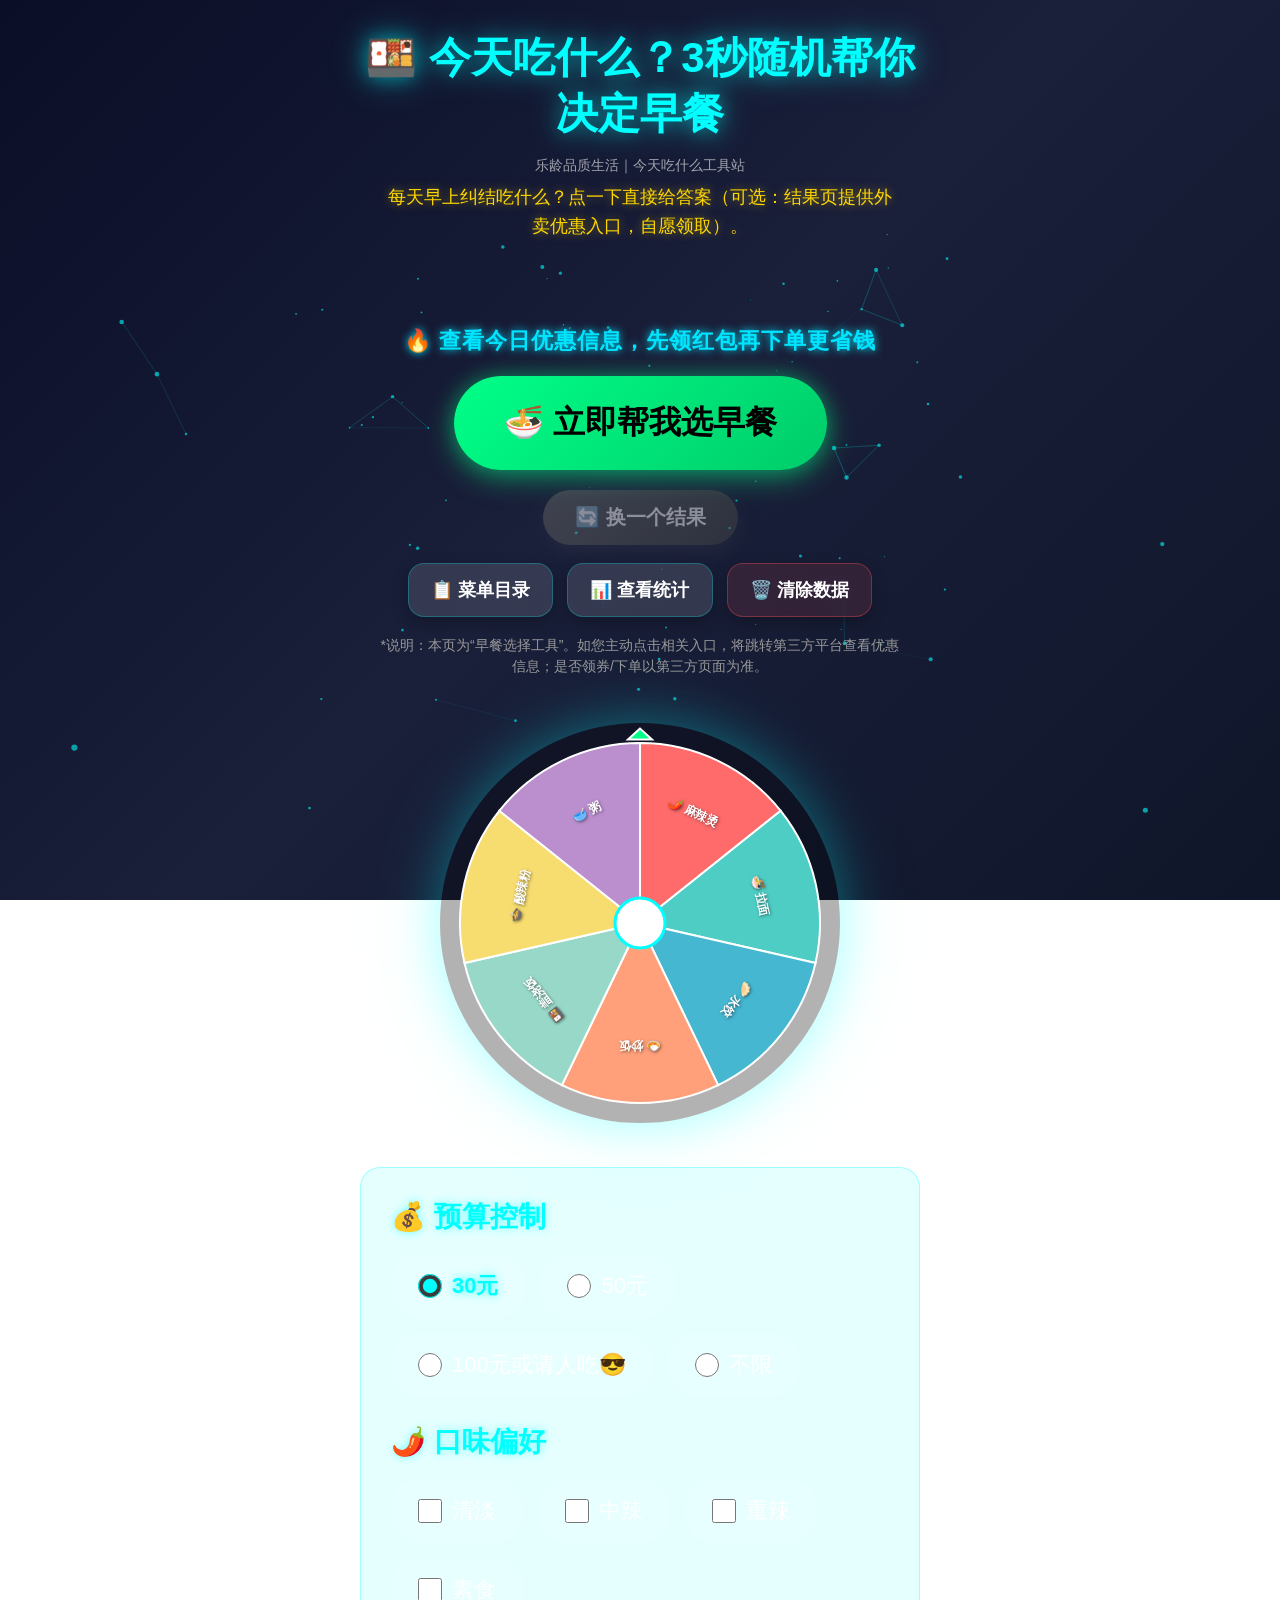
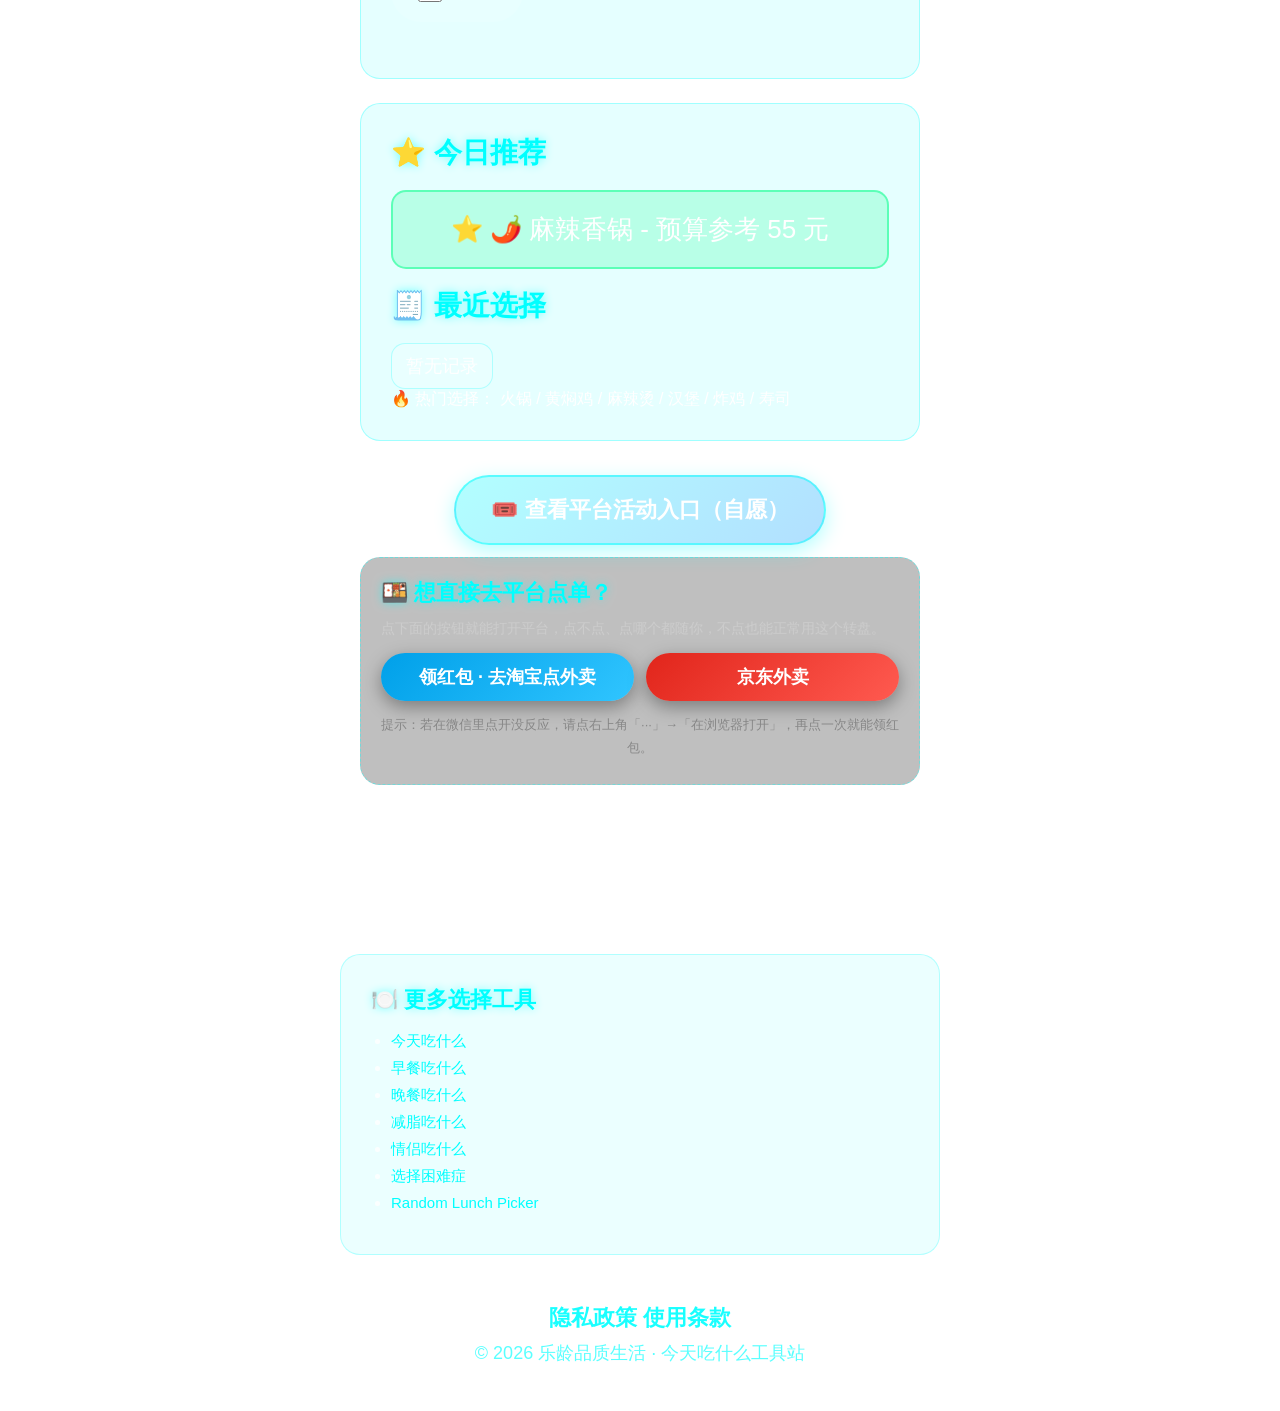
==== breakfast.html @ ee2b62c6 "adsense: 补站点所有权验证 meta" ====
<!DOCTYPE html>
<html lang="zh-CN">
<head>
    <script async src="https://pagead2.googlesyndication.com/pagead/js/adsbygoogle.js?client=ca-pub-3112556758844974"
     crossorigin="anonymous"></script>

  <meta charset="UTF-8" />
    <meta name="google-adsense-account" content="ca-pub-3112556758844974">
  <meta name="viewport" content="width=device-width, initial-scale=1.0, maximum-scale=1.0, user-scalable=no" />
  <meta name="description" content="今天早餐吃什么总纠结？3秒随机帮你决定早餐。支持预算筛选、口味偏好、最近记录，还有外卖红包入口。不用再对着菜单发呆，点一下就有结果，赶时间也能快速吃上。" />
  <meta name="keywords" content="早餐转盘,今天吃什么,lunch picker,random lunch picker,food wheel,random food picker" />
  <title>今天吃什么？随机早餐转盘｜早餐选择工具</title>
  
  <link rel="icon" href="data:image/svg+xml,<svg xmlns='http://www.w3.org/2000/svg' viewBox='0 0 100 100'><text y='.9em' font-size='90'>🍜</text></svg>" />
  
  <meta property="og:image" content="https://lunch.anrjai.com/og-cover.png" />
  <meta name="twitter:card" content="summary_large_image" />
<meta name="twitter:title" content="今天吃什么？随机早餐转盘" />
<meta name="twitter:description" content="3秒随机帮你决定早餐，支持预算筛选和口味偏好。" />
   
  <meta name="robots" content="index, follow" />
  <link rel="canonical" href="https://lunch.anrjai.com/breakfast.html">

  <meta property="og:title" content="今天吃什么？外卖红包转盘" />
  <meta property="og:description" content="今天早餐吃什么总纠结？3秒随机帮你决定早餐。支持预算筛选、口味偏好、最近记录，还有外卖红包入口。不用再对着菜单发呆，点一下就有结果，赶时间也能快速吃上。" />
  <meta property="og:type" content="website" />
    <meta property="og:site_name" content="今天吃什么工具站">
  <meta property="og:url" content="https://lunch.anrjai.com/breakfast.html" />
  <meta property="og:locale" content="zh_CN" />
  <meta property="og:locale:alternate" content="en_US" />

  <script type="application/ld+json">
  {
    "@context": "https://schema.org",
    "@type": "WebApplication",
    "name": "今天吃什么 - 外卖红包转盘",
    "description": "随机早餐转盘工具，帮你决定今天吃什么，同时领取外卖优惠红包",
    "url": "https://lunch.anrjai.com/",
    "applicationCategory": "LifestyleApplication",
    "inLanguage": "zh-CN"
  }
  </script>
  <link rel="stylesheet" href="style.css" />
</head>

<body>
  <canvas id="particleCanvas"></canvas>

  <div class="container">
    <header>
      <h1 class="title">🍱 今天吃什么？3秒随机帮你决定早餐</h1>
      <p class="brand-text">
        乐龄品质生活｜今天吃什么工具站
        </p>
      <p class="subtitle">
        每天早上纠结吃什么？点一下直接给答案（可选：结果页提供外卖优惠入口，自愿领取）。
      </p>
    </header>

    <p id="locationHint" class="location-hint" aria-live="polite"></p>

    <div class="button-area">
      <div class="today-tip">
        🔥 查看今日优惠信息，先领红包再下单更省钱
      </div> 
      <button id="spinBtn" class="btn-primary" type="button">🍜 立即帮我选早餐</button>
      <button id="againBtn" class="btn-secondary" type="button" disabled>🔄 换一个结果</button>
    </div>

    <div class="tool-area">
      <button id="menuBtn" class="btn-tool" type="button">📋 菜单目录</button>
      <button id="statsBtn" class="btn-tool" type="button">📊 查看统计</button>
      <button id="clearBtn" class="btn-tool btn-danger" type="button">🗑️ 清除数据</button>
    </div>

    <p class="tip-text">
      *说明：本页为“早餐选择工具”。如您主动点击相关入口，将跳转第三方平台查看优惠信息；是否领券/下单以第三方页面为准。
    </p>

    <div class="wheel-container">
      <canvas id="wheelCanvas" aria-label="早餐选择随机转盘" role="img"></canvas>
    </div>

    <section class="filter-section">
      <h2 class="section-title">💰 预算控制</h2>
      <div class="budget-controls">
        <label class="budget-option">
          <input type="radio" name="budget" value="30" checked />
          <span>30元</span>
        </label>
        <label class="budget-option">
          <input type="radio" name="budget" value="50" />
          <span>50元</span>
        </label>
        <label class="budget-option">
          <input type="radio" name="budget" value="100" />
          <span>100元或请人吃😎</span>
        </label>
        <label class="budget-option">
          <input type="radio" name="budget" value="999" />
          <span>不限</span>
        </label>
      </div>

      <h2 class="section-title">🌶️ 口味偏好</h2>
      <div class="taste-controls">
        <label class="taste-option">
          <input type="checkbox" name="taste" value="清淡" />
          <span>清淡</span>
        </label>
        <label class="taste-option">
          <input type="checkbox" name="taste" value="中辣" />
          <span>中辣</span>
        </label>
        <label class="taste-option">
          <input type="checkbox" name="taste" value="重辣" />
          <span>重辣</span>
        </label>
        <label class="taste-option">
          <input type="checkbox" name="taste" value="素食" />
          <span>素食</span>
        </label>
      </div>
    </section>

    <section class="recommend-section">
      <h2 class="section-title">⭐ 今日推荐</h2>
      <div id="todayRecommend" class="recommend-item">加载中...</div>

      <h2 class="section-title">🧾 最近选择</h2>
      <div id="recentChips" class="recent-chips"></div>
      
      <div class="hot-keywords">
        🔥 热门选择：
        <span class="keyword-tag">火锅</span> / 
        <span class="keyword-tag">黄焖鸡</span> / 
        <span class="keyword-tag">麻辣烫</span> / 
        <span class="keyword-tag">汉堡</span> / 
        <span class="keyword-tag">炸鸡</span> / 
        <span class="keyword-tag">寿司</span>
      </div>
    </section>

    <div class="menu-catalog-section">
      <a id="catalogBtn" class="btn-catalog" href="javascript:void(0);" rel="noopener noreferrer">
        🎟️ 查看平台活动入口（自愿）
      </a>
    </div>

    <div class="platform-section"style="display:none;">
      <h2 class="section-title platform-title">🍱 想直接去平台点单？</h2>
      <p class="platform-tip">
        点下面的按钮就能打开平台，点不点、点哪个都随你，不点也能正常用这个转盘。
      </p>
      <div class="platform-buttons">
        <button id="elemeBtn" class="btn-platform btn-eleme" type="button">
          领红包 · 去淘宝点外卖
        </button>
        <button id="jingdongBtn" class="btn-platform btn-jingdong" type="button">
          京东外卖
        </button>
      </div>
    </div>
  </div>

  <div id="resultModal" class="modal" aria-hidden="true">
    <div class="modal-content" role="dialog" aria-modal="true">
      <div class="modal-icon" id="modalIcon">🎉</div>
      <h2 class="modal-title" id="modalTitle">恭喜你！</h2>
      <p class="modal-text" id="modalText">今天吃火锅！</p>

      <div class="modal-buttons">
        <button id="modalActionBtn" class="btn-share" type="button">🎟️ 领取外卖红包</button>
        <button id="modalAgainBtn" class="btn-close" type="button">🔄 换一个结果</button>
      </div>

      <!-- 外卖红包二维码 -->
      <div id="qrBlock" style="display:none; margin-top:16px; padding-top:14px; border-top:1px solid #eee; text-align:center;">
        <p style="margin:0 0 10px; font-size:15px; color:#333; font-weight:bold;">🧧 领外卖红包</p>
        <img src="qr-hongbao.png" alt="外卖红包二维码" style="width:168px; height:168px; border-radius:12px; background:#fff; padding:8px; box-shadow:0 2px 10px rgba(0,0,0,0.08);">
        <p style="margin:12px 0 0; font-size:14px; color:#555; line-height:1.9;">📱 手机上：点上面按钮直接领<br>💻 电脑上：用手机淘宝扫码<br><span style="color:#999; font-size:12px;">红包活动由淘宝平台提供</span></p>
      </div>

    </div>
  </div>

  <h2>早餐吃什么比较好？</h2>

<p>
早餐是一天的重要开始。很多上班族和学生每天早上都会遇到不知道吃什么的问题。常见早餐包括包子、豆浆、鸡蛋、三明治、燕麦、牛奶和水果等。
</p>

<p>
使用随机早餐选择工具，可以快速获得早餐灵感，减少纠结时间。对于赶时间的人来说，提前决定早餐内容能够提高效率。
</p>

<p>
合理的早餐搭配有助于补充能量，提高学习和工作效率。建议适当搭配蛋白质、碳水化合物和水果，让早餐更加均衡。
</p>
  
  <section class="related-links">
    <h2>🍽️ 更多选择工具</h2>
    <ul>
      <li><a href="what-to-eat.html">今天吃什么</a></li>
    <li><a href="breakfast.html">早餐吃什么</a></li>
    <li><a href="dinner.html">晚餐吃什么</a></li>
    <li><a href="diet.html">减脂吃什么</a></li>
    <li><a href="couple.html">情侣吃什么</a></li>
    <li><a href="decision.html">选择困难症</a></li>
    <li><a href="food-wheel.html">Random Lunch Picker</a></li>
</ul>
  </section>

  <footer class="footer">
    <div class="footer-links">
      <a id="privacyLink" href="javascript:void(0);">隐私政策</a>
      <a id="termsLink" href="javascript:void(0);">使用条款</a>
    </div>
    <p class="footer-note">© 2026  乐龄品质生活 · 今天吃什么工具站 </p>
  </footer>

  <div id="infoModal" class="modal" aria-hidden="true">
    <div class="modal-content" role="dialog" aria-modal="true">
      <h2 class="modal-title" id="infoTitle">信息</h2>
      <p class="modal-text" id="infoText">内容</p>
      <div class="modal-buttons">
        <button id="infoOkBtn" class="btn-share" type="button">✅ 我知道了</button>
      </div>
    </div>
  </div>

  <script src="script.js"></script>
</body>
</html>
---- style.css ----
*{margin:0;padding:0;box-sizing:border-box;}
body{
  font-family:'Microsoft YaHei','微软雅黑',Arial,sans-serif;
  overflow-x:hidden;
  position:relative;
  min-height:100vh;
  color:#ffffff;
  -webkit-tap-highlight-color: transparent;
}
#particleCanvas{
  position:fixed;
  top:0;left:0;
  width:100%;
  height:100%;
  z-index:0;
  background: linear-gradient(135deg, #0a0e27 0%, #1a1f3a 50%, #0f1629 100%);
}
.container{
  position:relative;
  z-index:1;
  max-width:600px;
  margin:-20px auto 0;
  padding:20px;
 }
.title{
  text-align:center;
  font-size:42px;
  font-weight:bold;
  margin:30px 0 15px;
  text-shadow:0 0 20px rgba(0,255,255,0.5),
              0 0 40px rgba(0,255,255,0.3);
  color:#00ffff;
}
.subtitle{
  text-align:center;
  font-size:18px;
  margin:0 0 30px;
  padding:0 20px;
  color:#ffd700;
  text-shadow:0 0 10px rgba(255,215,0,0.5);
  line-height:1.6;
  font-weight:500;
}

.location-hint{
  min-height:22px;
  text-align:center;
  margin:0 0 10px;
  padding:0 16px;
  font-size:14px;
  color:rgba(255,255,255,0.85);
  letter-spacing:0.2px;
}
.location-hint strong{
  color:#00ffff;
  text-shadow:0 0 10px rgba(0,255,255,0.35);
}

.button-area{
  display:flex;
  justify-content:center;
  gap:20px;
  margin:35px 0 18px;
  flex-wrap:wrap;
}
.btn-primary{
  background:linear-gradient(135deg,#00ff88 0%,#00cc6a 100%);
  color:#000;
  border:none;
  padding:25px 50px;
  font-size:32px;
  font-weight:bold;
  border-radius:50px;
  cursor:pointer;
  box-shadow:0 8px 30px rgba(0,255,136,0.4),
             0 0 20px rgba(0,255,136,0.3);
  transition:all 0.3s ease;
  min-width:220px;
  touch-action: manipulation;
  will-change: transform;
}
.btn-primary:hover{
  transform:scale(1.05);
  box-shadow:0 12px 40px rgba(0,255,136,0.6),
             0 0 30px rgba(0,255,136,0.5);
}
.btn-primary:active{transform:scale(0.98);}
.btn-primary:disabled{opacity:0.6;cursor:not-allowed;transform:none;}

.btn-secondary{
  background:linear-gradient(135deg,#666 0%,#444 100%);
  color:#fff;
  border:none;
  padding:14px 32px;
  font-size:20px;
  font-weight:bold;
  border-radius:40px;
  cursor:pointer;
  box-shadow:0 6px 20px rgba(100,100,100,0.3);
  transition:all 0.3s ease;
  min-width:180px;
  touch-action: manipulation;
  will-change: transform;
}
.btn-secondary:hover{
  transform:scale(1.05);
  background:linear-gradient(135deg,#777 0%,#555 100%);
}
.btn-secondary:disabled{opacity:0.5;cursor:not-allowed;transform:none;}

.tool-area{
  display:flex;
  justify-content:center;
  gap:14px;
  flex-wrap:wrap;
  margin:10px 0 18px;
}
.btn-tool{
  border:none;
  cursor:pointer;
  font-weight:bold;
  border-radius:16px;
  padding:14px 22px;
  font-size:18px;
  background:rgba(255,255,255,0.12);
  color:#fff;
  border:1px solid rgba(0,255,255,0.25);
  box-shadow:0 6px 16px rgba(0,0,0,0.25);
  transition:all 0.25s ease;
  backdrop-filter:blur(10px);
  touch-action: manipulation;
}
.btn-tool:hover{
  transform:scale(1.04);
  border-color:rgba(0,255,255,0.55);
  background:rgba(0,255,255,0.12);
}
.btn-danger{
  border-color:rgba(255,80,80,0.35);
  background:rgba(255,80,80,0.12);
}
.btn-danger:hover{
  border-color:rgba(255,80,80,0.7);
  background:rgba(255,80,80,0.18);
}

.tip-text{
  text-align:center;
  font-size:14px;
  color:#999;
  margin:10px 0 26px;
  padding:0 20px;
  line-height:1.5;
}

.wheel-container{
  display:flex;
  justify-content:center;
  align-items:center;
  margin:18px 0 24px;
  padding:20px;
  position:relative;
}
#wheelCanvas{
  max-width:100%;
  height:auto;
  border-radius:50%;
  box-shadow:0 0 50px rgba(0,255,255,0.3),
             0 0 100px rgba(0,255,255,0.1);
  background:rgba(0,0,0,0.3);
  will-change: transform;
}

.filter-section, .recommend-section{
  background:rgba(0,255,255,0.1);
  border-radius:20px;
  padding:30px;
  margin:24px 0;
  backdrop-filter:blur(10px);
  border:1px solid rgba(0,255,255,0.3);
}
.section-title{
  font-size:28px;
  margin-bottom:18px;
  color:#00ffff;
  text-shadow:0 0 10px rgba(0,255,255,0.5);
}
.budget-controls,.taste-controls{
  display:flex;
  flex-wrap:wrap;
  gap:15px;
  margin-bottom:26px;
}
.budget-option,.taste-option{
  display:flex;
  align-items:center;
  padding:15px 25px;
  background:rgba(255,255,255,0.1);
  border-radius:30px;
  cursor:pointer;
  transition:all 0.3s ease;
  font-size:22px;
  border:2px solid transparent;
}
.budget-option:hover,.taste-option:hover{
  background:rgba(0,255,255,0.2);
  border-color:rgba(0,255,255,0.5);
}
.budget-option input[type="radio"],
.taste-option input[type="checkbox"]{
  width:24px;height:24px;margin-right:10px;
  cursor:pointer;
  accent-color:#00ffff;
}
.budget-option input[type="radio"]:checked + span,
.taste-option input[type="checkbox"]:checked + span{
  color:#00ffff;
  font-weight:bold;
  text-shadow:0 0 10px rgba(0,255,255,0.8);
}

.recommend-item{
  font-size:26px;
  padding:20px;
  background:rgba(0,255,136,0.2);
  border-radius:15px;
  margin-bottom:18px;
  border:2px solid rgba(0,255,136,0.5);
  text-align:center;
}

.recent-chips{
  display:flex;
  flex-wrap:wrap;
  gap:10px;
}
.chip{
  display:inline-flex;
  align-items:center;
  gap:8px;
  padding:10px 14px;
  border-radius:14px;
  background:rgba(255,255,255,0.12);
  border:1px solid rgba(0,255,255,0.25);
  font-size:18px;
  color:#fff;
}

.menu-catalog-section{
  display:flex;
  justify-content:center;
  margin:34px 0 10px;
  padding:0 20px;
}
.btn-catalog{
  display:inline-block;
  text-align:center;
  text-decoration:none;
  background:linear-gradient(135deg, rgba(0,255,255,0.3) 0%, rgba(0,150,255,0.3) 100%);
  color:#fff;
  border:2px solid rgba(0,255,255,0.5);
  padding:18px 35px;
  font-size:22px;
  font-weight:bold;
  border-radius:40px;
  cursor:pointer;
  box-shadow:0 6px 20px rgba(0,255,255,0.3);
  transition:all 0.3s ease;
  backdrop-filter:blur(10px);
  touch-action: manipulation;
}
.btn-catalog:hover{
  transform:scale(1.05);
  background:linear-gradient(135deg, rgba(0,255,255,0.4) 0%, rgba(0,150,255,0.4) 100%);
  box-shadow:0 8px 30px rgba(0,255,255,0.5);
  border-color:rgba(0,255,255,0.8);
}
.btn-catalog:active{transform:scale(0.98);}
.btn-catalog.disabled{opacity:0.5;pointer-events:none;}

/* 外卖平台按钮区域 */
.platform-section{
  background:rgba(0,0,0,0.25);
  border-radius:20px;
  padding:20px 20px 24px;
  margin:12px 0 30px;
  border:1px dashed rgba(0,255,255,0.4);
}
.platform-title{
  font-size:22px;
  margin-bottom:10px;
}
.platform-tip{
  font-size:14px;
  color:#ccc;
  line-height:1.5;
  margin-bottom:14px;
}
.platform-buttons{
  display:flex;
  gap:12px;
  flex-wrap:wrap;
}
.btn-platform{
  flex:1 1 48%;
  min-width:130px;
  border:none;
  cursor:pointer;
  font-weight:bold;
  border-radius:999px;
  padding:12px 16px;
  font-size:18px;
  color:#fff;
  box-shadow:0 6px 18px rgba(0,0,0,0.35);
  transition:transform 0.2s ease, box-shadow 0.2s ease, opacity 0.2s ease;
  touch-action: manipulation;
  will-change: transform;
}
.btn-platform:hover{
  transform:translateY(-1px);
  box-shadow:0 10px 26px rgba(0,0,0,0.5);
}
.btn-platform:active{
  transform:translateY(0);
  box-shadow:0 4px 12px rgba(0,0,0,0.4);
}
.btn-platform.disabled{
  opacity:0.5;
  cursor:not-allowed;
}
.btn-eleme{
  background:linear-gradient(135deg,#00a0e9 0%,#30c5ff 100%);
}
.btn-jingdong{
  background:linear-gradient(135deg,#e1251b 0%,#ff5a50 100%);
  color:#ffffff;
}

.modal{
  display:none;
  position:fixed;
  z-index:1000;
  left:0;top:0;
  width:100%;
  height:100%;
  background-color:rgba(0,0,0,0.8);
  backdrop-filter:blur(5px);
  animation: fadeIn 0.25s ease;
}
.modal.show{
  display:flex;
  align-items:center;
  justify-content:center;
}
@keyframes fadeIn { from{opacity:0;} to{opacity:1;} }

.modal-content{
  background:linear-gradient(135deg, rgba(0,255,255,0.2) 0%, rgba(0,150,255,0.2) 100%);
  border:3px solid #00ffff;
  border-radius:30px;
  padding:44px 34px;
  text-align:center;
  max-width:440px;
  width:92%;
  box-shadow:0 0 50px rgba(0,255,255,0.5);
  animation: slideUp 0.25s ease;
  max-height:80vh;
  overflow-y:auto;
}
@keyframes slideUp{
  from{ transform:translateY(50px); opacity:0; }
  to{ transform:translateY(0); opacity:1; }
}
.modal-icon{
  font-size:80px;
  margin-bottom:16px;
  animation:bounce 0.5s ease;
}
@keyframes bounce{
  0%,100%{transform:translateY(0);}
  50%{transform:translateY(-20px);}
}
.modal-title{
  font-size:34px;
  color:#00ffff;
  margin-bottom:16px;
  text-shadow:0 0 20px rgba(0,255,255,0.8);
}
.modal-text{
  font-size:22px;
  color:#ffffff;
  margin-bottom:20px;
  line-height:1.6;
  white-space:pre-line;
}

.modal-buttons{
  display:flex;
  flex-direction:column;
  gap:12px;
  width:100%;
}

.btn-close{
  background:linear-gradient(135deg,#00ff88 0%,#00cc6a 100%);
  color:#000;
  border:none;
  padding:15px 40px;
  font-size:24px;
  font-weight:bold;
  border-radius:30px;
  cursor:pointer;
  box-shadow:0 6px 20px rgba(0,255,136,0.4);
  transition:all 0.3s ease;
  width:100%;
  touch-action: manipulation;
}
.btn-close:hover{transform:scale(1.05);box-shadow:0 8px 30px rgba(0,255,136,0.6);}

.btn-share{
  display:inline-block;
  text-decoration:none;
  background:linear-gradient(135deg,#07c160 0%,#06ad56 100%);
  color:#fff;
  border:none;
  padding:15px 40px;
  font-size:22px;
  font-weight:bold;
  border-radius:30px;
  cursor:pointer;
  box-shadow:0 6px 20px rgba(7,193,96,0.4);
  transition:all 0.3s ease;
  width:100%;
  text-align:center;
  touch-action: manipulation;
}
.btn-share:hover{transform:scale(1.05);box-shadow:0 8px 30px rgba(7,193,96,0.6);}

/* 页脚（图二） */
.footer{
  position:relative;
  z-index:1;
  text-align:center;
  padding:24px 0 26px;
  color:rgba(0,255,255,0.85);
}
.footer-links{
  font-size:22px;
  margin-bottom:8px;
}
.footer-links a{
  color:rgba(0,255,255,0.9);
  text-decoration:none;
  font-weight:700;
}
.footer-links a:hover{
  text-decoration:underline;
}
.footer-split{
  margin:0 14px;
  color:rgba(0,255,255,0.6);
}
.footer-note{
  font-size:18px;
  color:rgba(0,255,255,0.65);
}

/* 弹窗打开时禁止页面底层滚动，提升体感 */
.modal-open{
  overflow:hidden;
}

@media (max-width:768px){
  .title{font-size:32px;margin:20px 0;}
  .btn-primary{font-size:26px;padding:20px 40px;min-width:200px;}
  .btn-secondary{font-size:20px;padding:15px 30px;min-width:160px;}
  #wheelCanvas{max-width:90vw;max-height:90vw;}
  .section-title{font-size:24px;}
  .budget-option,.taste-option{font-size:18px;padding:12px 20px;}
  .subtitle{font-size:16px;margin:0 0 20px;}
  .location-hint{font-size:12px;min-height:18px;}
  .tip-text{font-size:12px;margin:10px 0 20px;}
  .btn-catalog{font-size:18px;padding:15px 25px;}
  .filter-section,.recommend-section{padding:20px;margin:20px 0;}
  .modal-content{padding:30px 20px;max-width:92%;}
  .modal-title{font-size:28px;}
  .modal-text{font-size:20px;}
  .modal-icon{font-size:60px;}
  .btn-tool{font-size:16px;padding:12px 16px;border-radius:14px;}
  .footer-links{font-size:20px;}
  .footer-note{font-size:16px;}
}
.today-tip{
  text-align:center;
  color:#00E5FF;
  font-size:22px;
  font-weight:700;
  margin-top:0px;
  margin-bottom:2px;
  letter-spacing:1px;
  line-height:1.2;
  text-shadow:0 0 8px #00E5FF;
  }
  .action-buttons{
    display:flex;
    gap:12px;
    justify-content:center;
    flex-wrap:nowrap;
    }
    
    .action-buttons button{
    flex:1;
    max-width:220px;
    }
    .seo-text,
.related-links {
  position: relative;
  z-index: 1;
  max-width: 600px;
  margin: 24px auto;
  padding: 30px;
  background: rgba(0,255,255,0.08);
  border: 1px solid rgba(0,255,255,0.25);
  border-radius: 20px;
  backdrop-filter: blur(10px);
  color: #ffffff;
}

.seo-text h2,
.related-links h2 {
  font-size: 22px;
  color: #00ffff;
  margin-bottom: 12px;
  margin-top: 20px;
  text-shadow: 0 0 10px rgba(0,255,255,0.5);
}

.seo-text h2:first-child,
.related-links h2:first-child {
  margin-top: 0;
}

.seo-text h3 {
  font-size: 18px;
  color: #00ffff;
  margin: 16px 0 6px;
}

.seo-text p,
.related-links p {
  font-size: 15px;
  color: rgba(255,255,255,0.8);
  line-height: 1.7;
  margin-bottom: 10px;
}

.seo-list,
.related-links ul {
  padding-left: 20px;
  margin: 8px 0;
}

.seo-list li,
.related-links li {
  font-size: 15px;
  color: rgba(255,255,255,0.8);
  line-height: 1.8;
}

.related-links a {
  color: #00ffff;
  text-decoration: none;
}

.related-links a:hover {
  text-decoration: underline;
}

.footer {
  position: relative;
  z-index: 1;
}
.brand-text {
  text-align: center;
  font-size: 14px;
  color: rgba(255,255,255,0.6);
  margin: 0 0 8px;
}
.seo-text,
.related-links {
  position: relative;
  z-index: 1;
  max-width: 600px;
  margin: 24px auto;
  padding: 30px;
  background: rgba(0,255,255,0.08);
  border: 1px solid rgba(0,255,255,0.25);
  border-radius: 20px;
  backdrop-filter: blur(10px);
  color: #ffffff;
}
.seo-text h2,
.related-links h2 {
  font-size: 22px;
  color: #00ffff;
  margin-bottom: 12px;
  margin-top: 20px;
  text-shadow: 0 0 10px rgba(0,255,255,0.5);
}
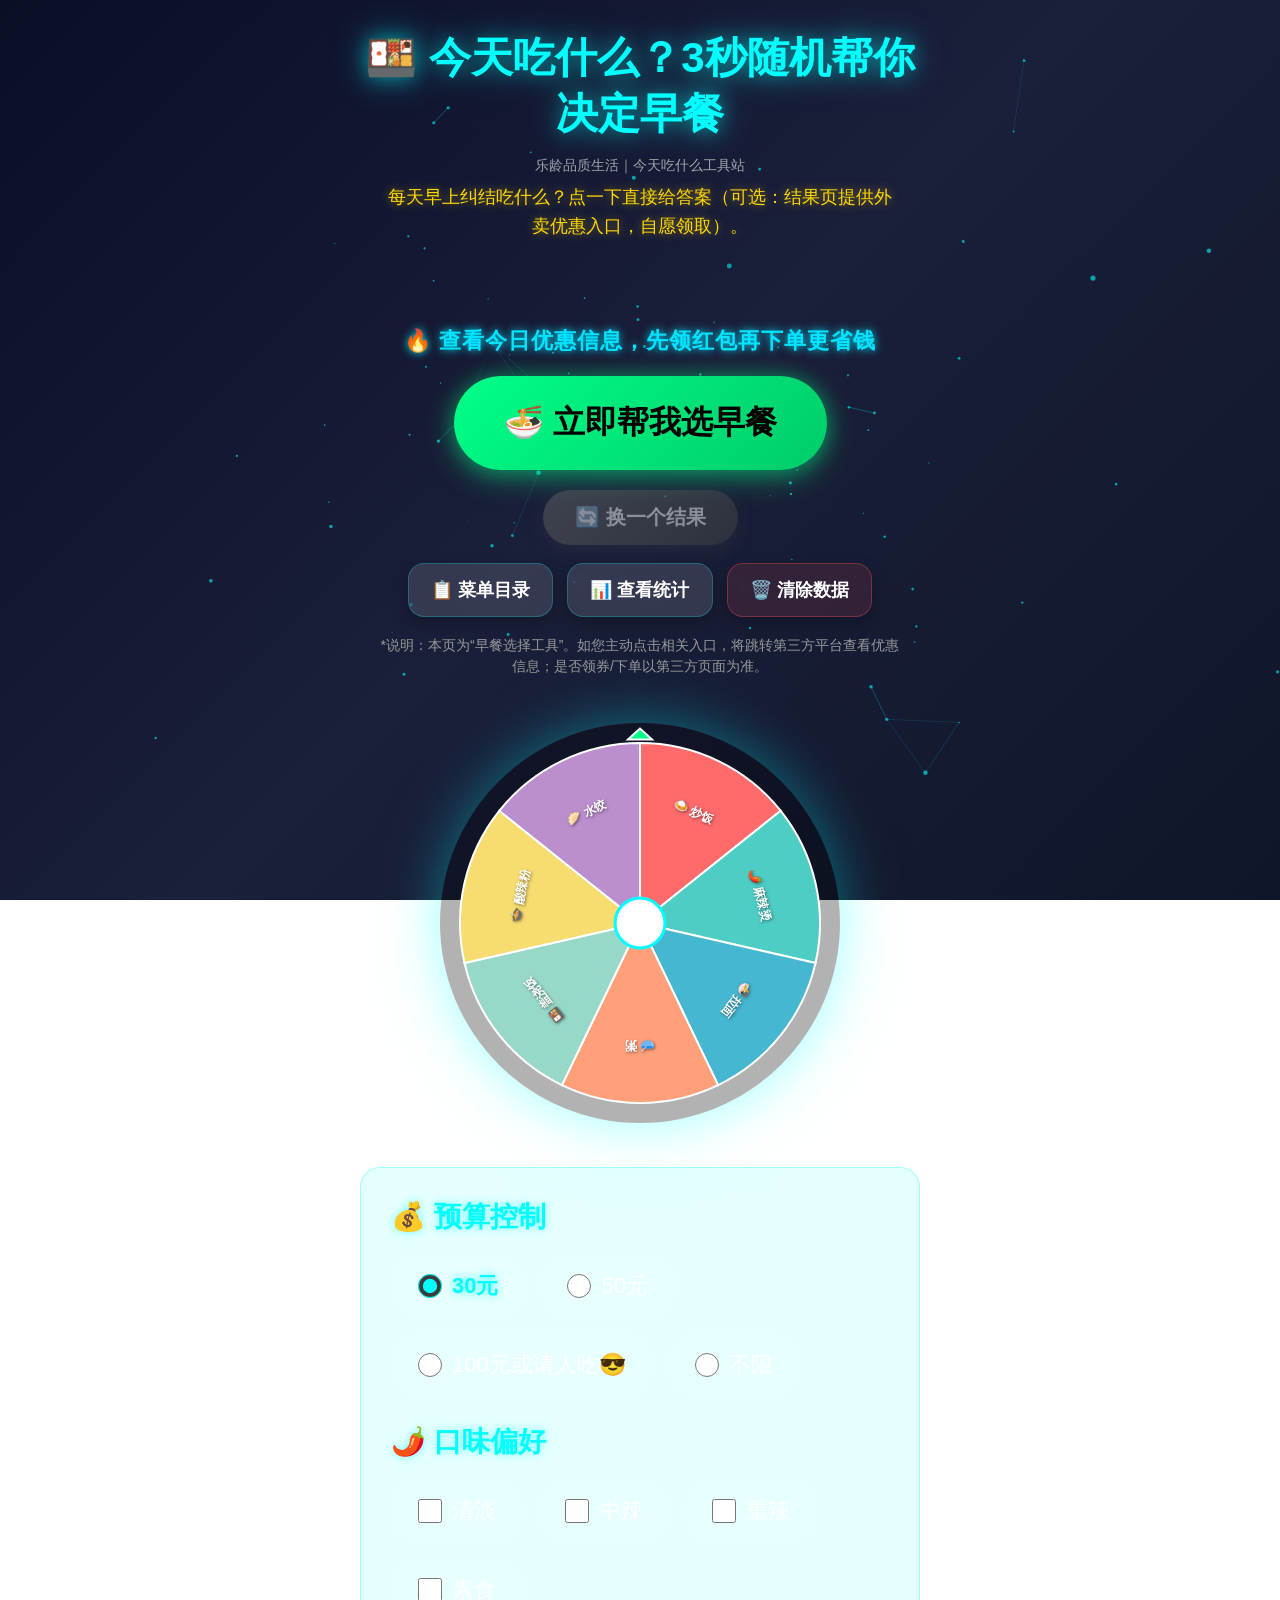
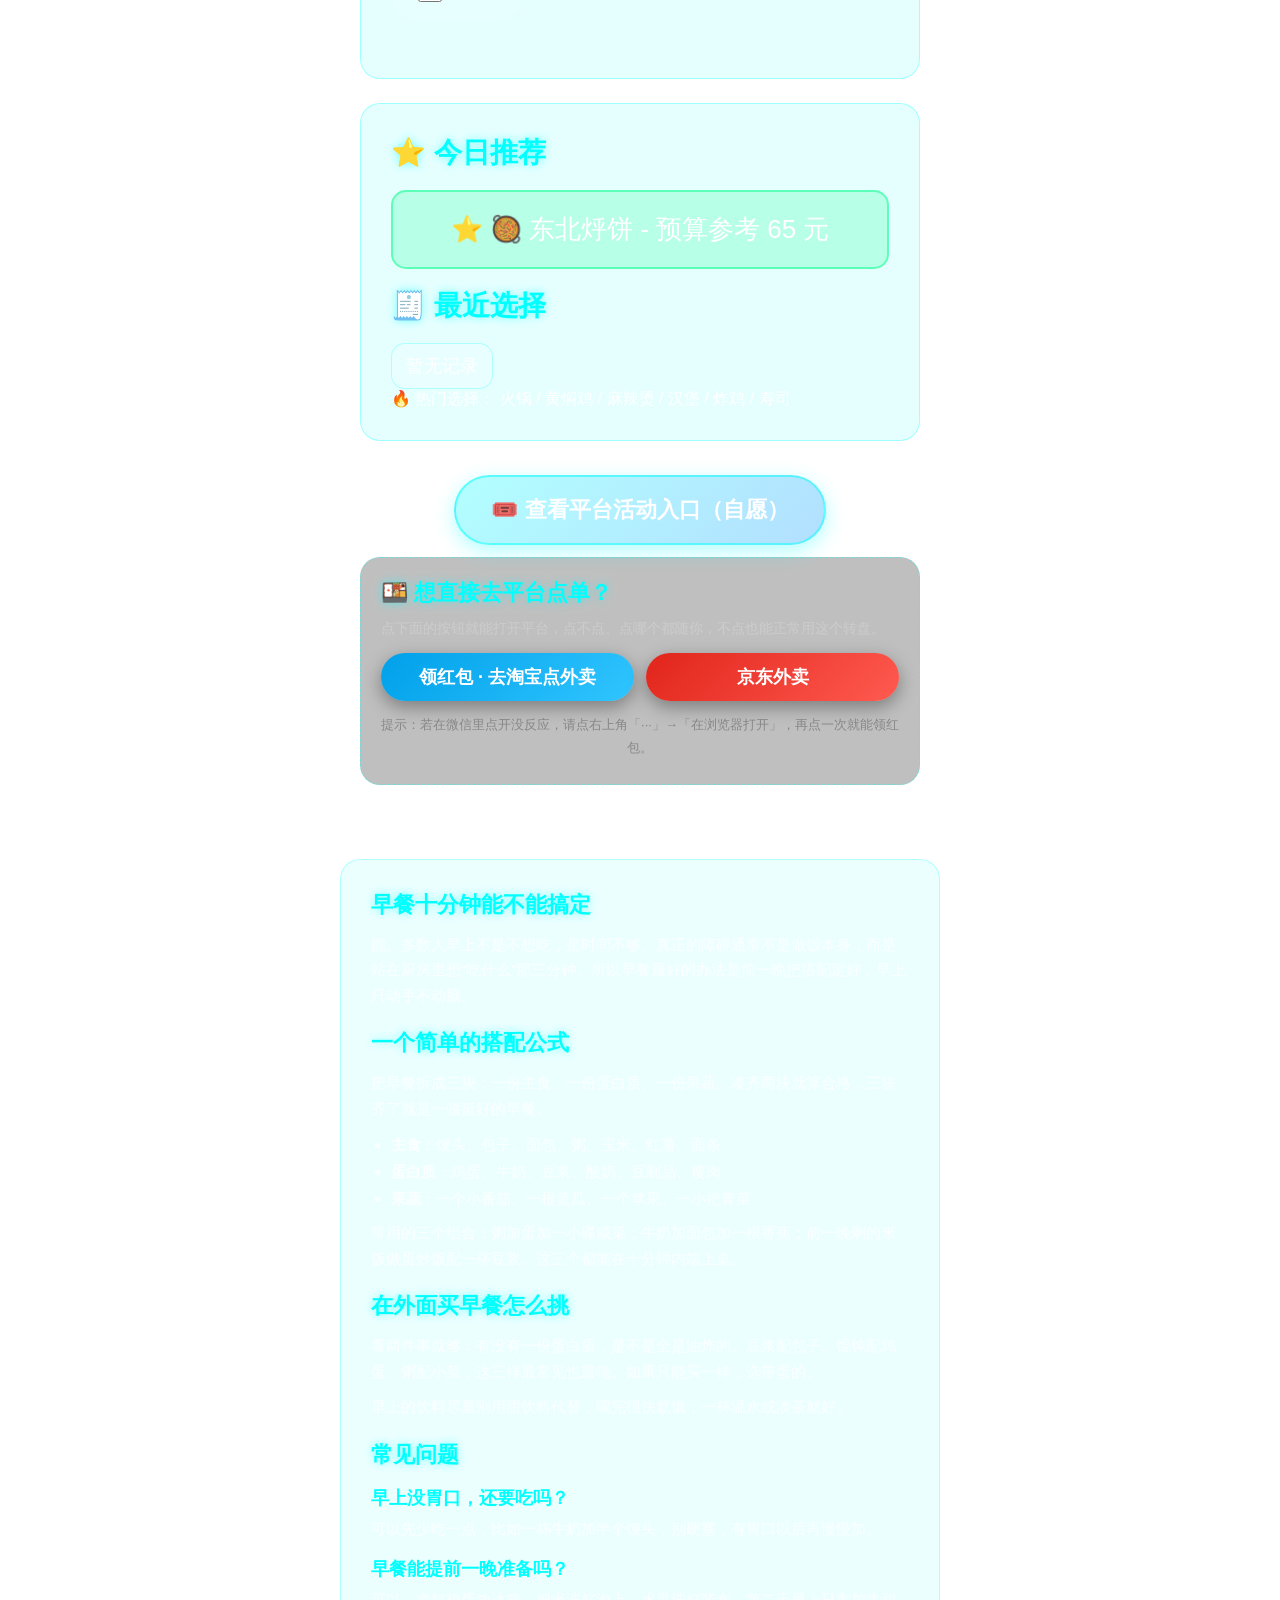
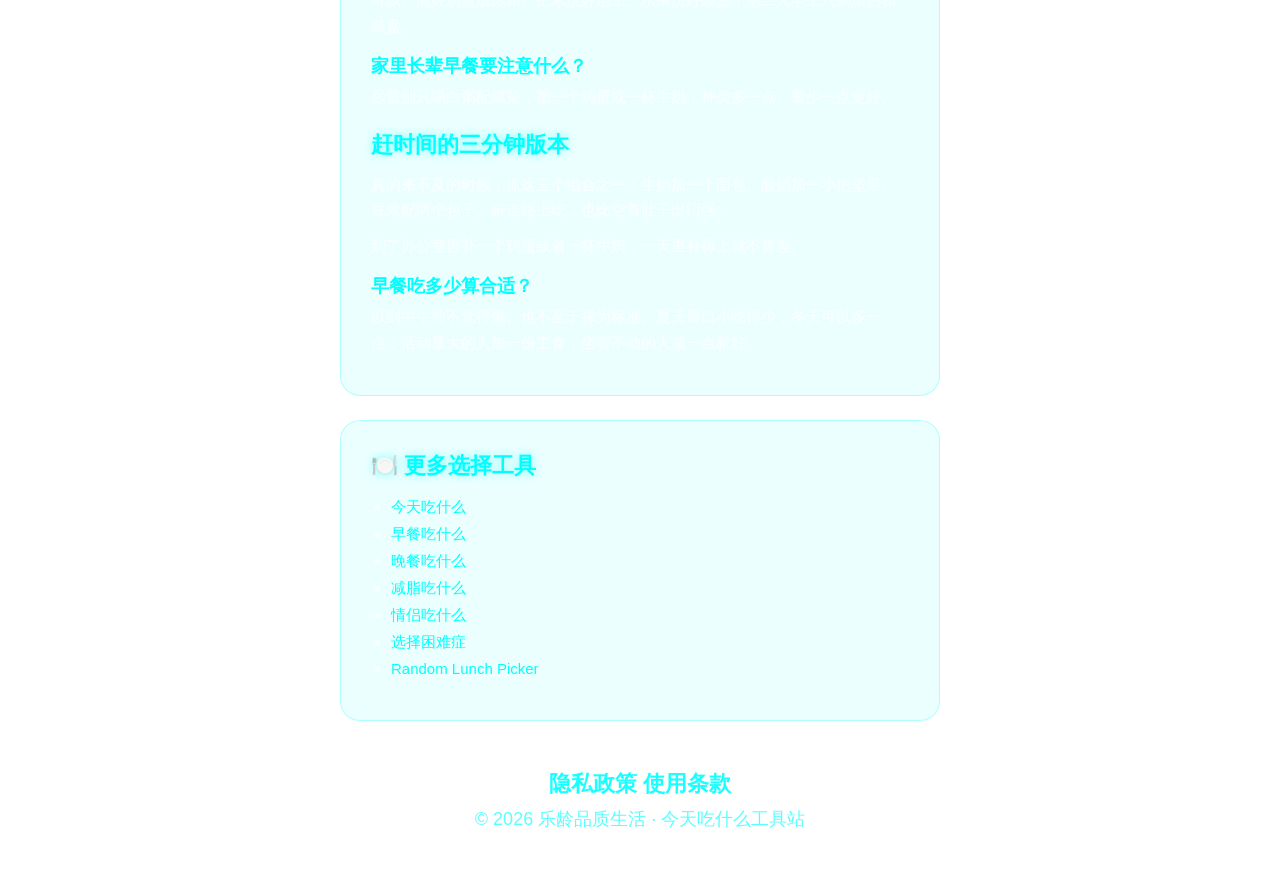
==== commit 6c987a79: "lunch 内容差异化：breakfast.html 补实质内容、去模板化" ====
--- a/breakfast.html
+++ b/breakfast.html
@@ -184,20 +184,32 @@
     </div>
   </div>
 
-  <h2>早餐吃什么比较好？</h2>
-
-<p>
-早餐是一天的重要开始。很多上班族和学生每天早上都会遇到不知道吃什么的问题。常见早餐包括包子、豆浆、鸡蛋、三明治、燕麦、牛奶和水果等。
-</p>
-
-<p>
-使用随机早餐选择工具，可以快速获得早餐灵感，减少纠结时间。对于赶时间的人来说，提前决定早餐内容能够提高效率。
-</p>
-
-<p>
-合理的早餐搭配有助于补充能量，提高学习和工作效率。建议适当搭配蛋白质、碳水化合物和水果，让早餐更加均衡。
-</p>
-  
+  <section class="seo-text"><h2>早餐十分钟能不能搞定</h2>
+<p>能。多数人早上不是不想吃，是时间不够。真正的障碍通常不是做饭本身，而是站在厨房里想“吃什么”那三分钟。所以早餐最好的办法是前一晚把搭配定好，早上只动手不动脑。</p>
+<h2>一个简单的搭配公式</h2>
+<p>把早餐拆成三块：一份主食、一份蛋白质、一份果蔬。凑齐两块就算合格，三块齐了就是一顿挺好的早餐。</p>
+<ul class="seo-list">
+<li><b>主食</b>：馒头、包子、面包、粥、玉米、红薯、面条</li>
+<li><b>蛋白质</b>：鸡蛋、牛奶、豆浆、酸奶、豆制品、瘦肉</li>
+<li><b>果蔬</b>：一个小番茄、一根黄瓜、一个苹果、一小把青菜</li>
+</ul>
+<p>常用的三个组合：粥加蛋加一小碟咸菜；牛奶加面包加一根香蕉；前一晚剩的米饭做蛋炒饭配一杯豆浆。这三个都能在十分钟内端上桌。</p>
+<h2>在外面买早餐怎么挑</h2>
+<p>看两件事就够：有没有一份蛋白质，是不是全是油炸的。豆浆配包子、馄饨配鸡蛋、粥配小菜，这三样最常见也最稳。如果只能买一样，选带蛋的。</p>
+<p>早上的饮料尽量别用甜饮料代替，喝完很快就饿；一杯温水或淡茶就好。</p>
+<h2>常见问题</h2>
+<h3>早上没胃口，还要吃吗？</h3>
+<p>可以先少吃一点，比如一杯牛奶加半个馒头，别硬塞，有胃口以后再慢慢加。</p>
+<h3>早餐能提前一晚准备吗？</h3>
+<p>可以。煮好鸡蛋放冰箱、把米洗好泡上、水果洗好装盒，第二天早上只剩加热和装盘。</p>
+<h3>家里长辈早餐要注意什么？</h3>
+<p>尽量别只喝白粥配咸菜，加一个鸡蛋或一杯牛奶，种类多一点、量少一点更好。</p><h2>赶时间的三分钟版本</h2>
+<p>真的来不及的时候，抓这三个组合之一：牛奶加一个面包、酸奶加一小把坚果、豆浆配两个包子。带走路上吃，也比空着肚子出门强。</p>
+<p>到了办公室再补一个鸡蛋或者一杯牛奶，一天里补得上就不算差。</p>
+  <h3>早餐吃多少算合适？</h3>
+<p>以到中午前不觉得饿、也不至于撑为标准。夏天胃口小吃得少，冬天可以多一点；活动量大的人加一份主食，坐着不动的人减一点就好。</p>
+  </section>
+
   <section class="related-links">
     <h2>🍽️ 更多选择工具</h2>
     <ul>
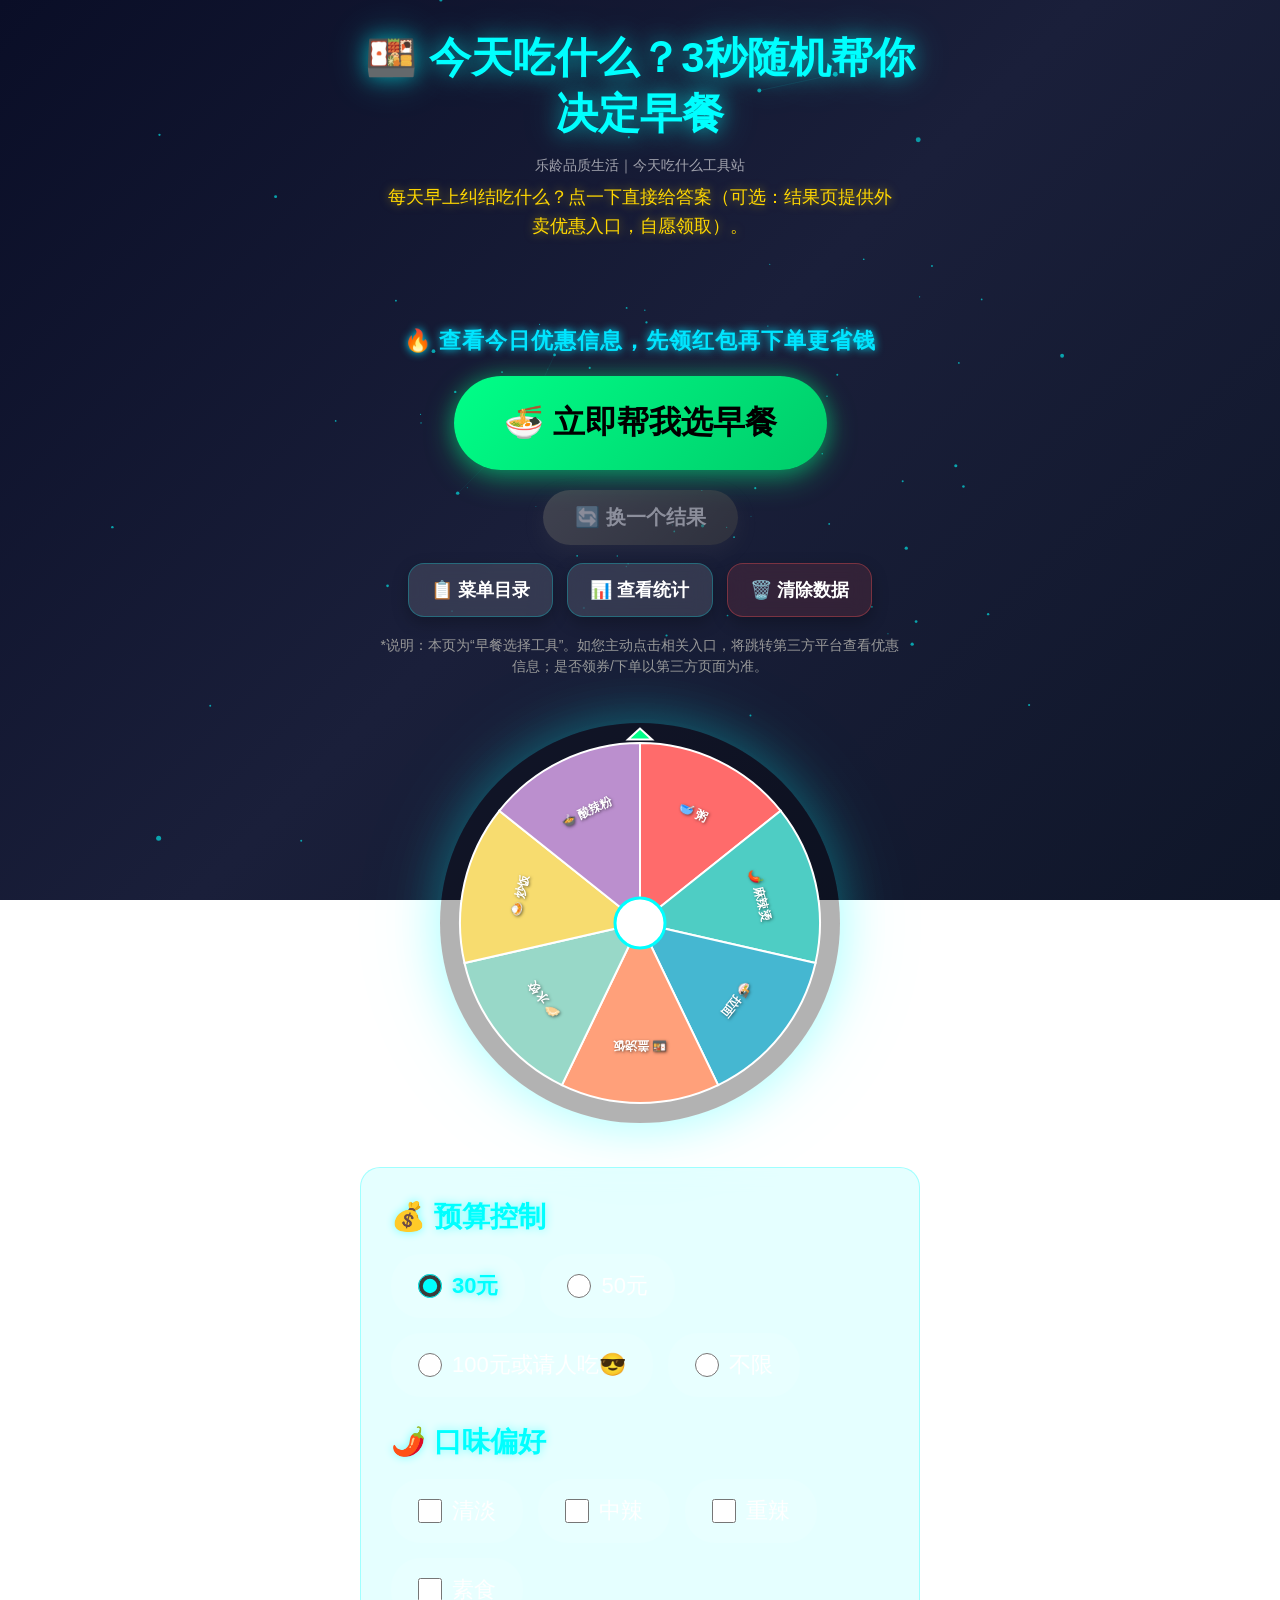
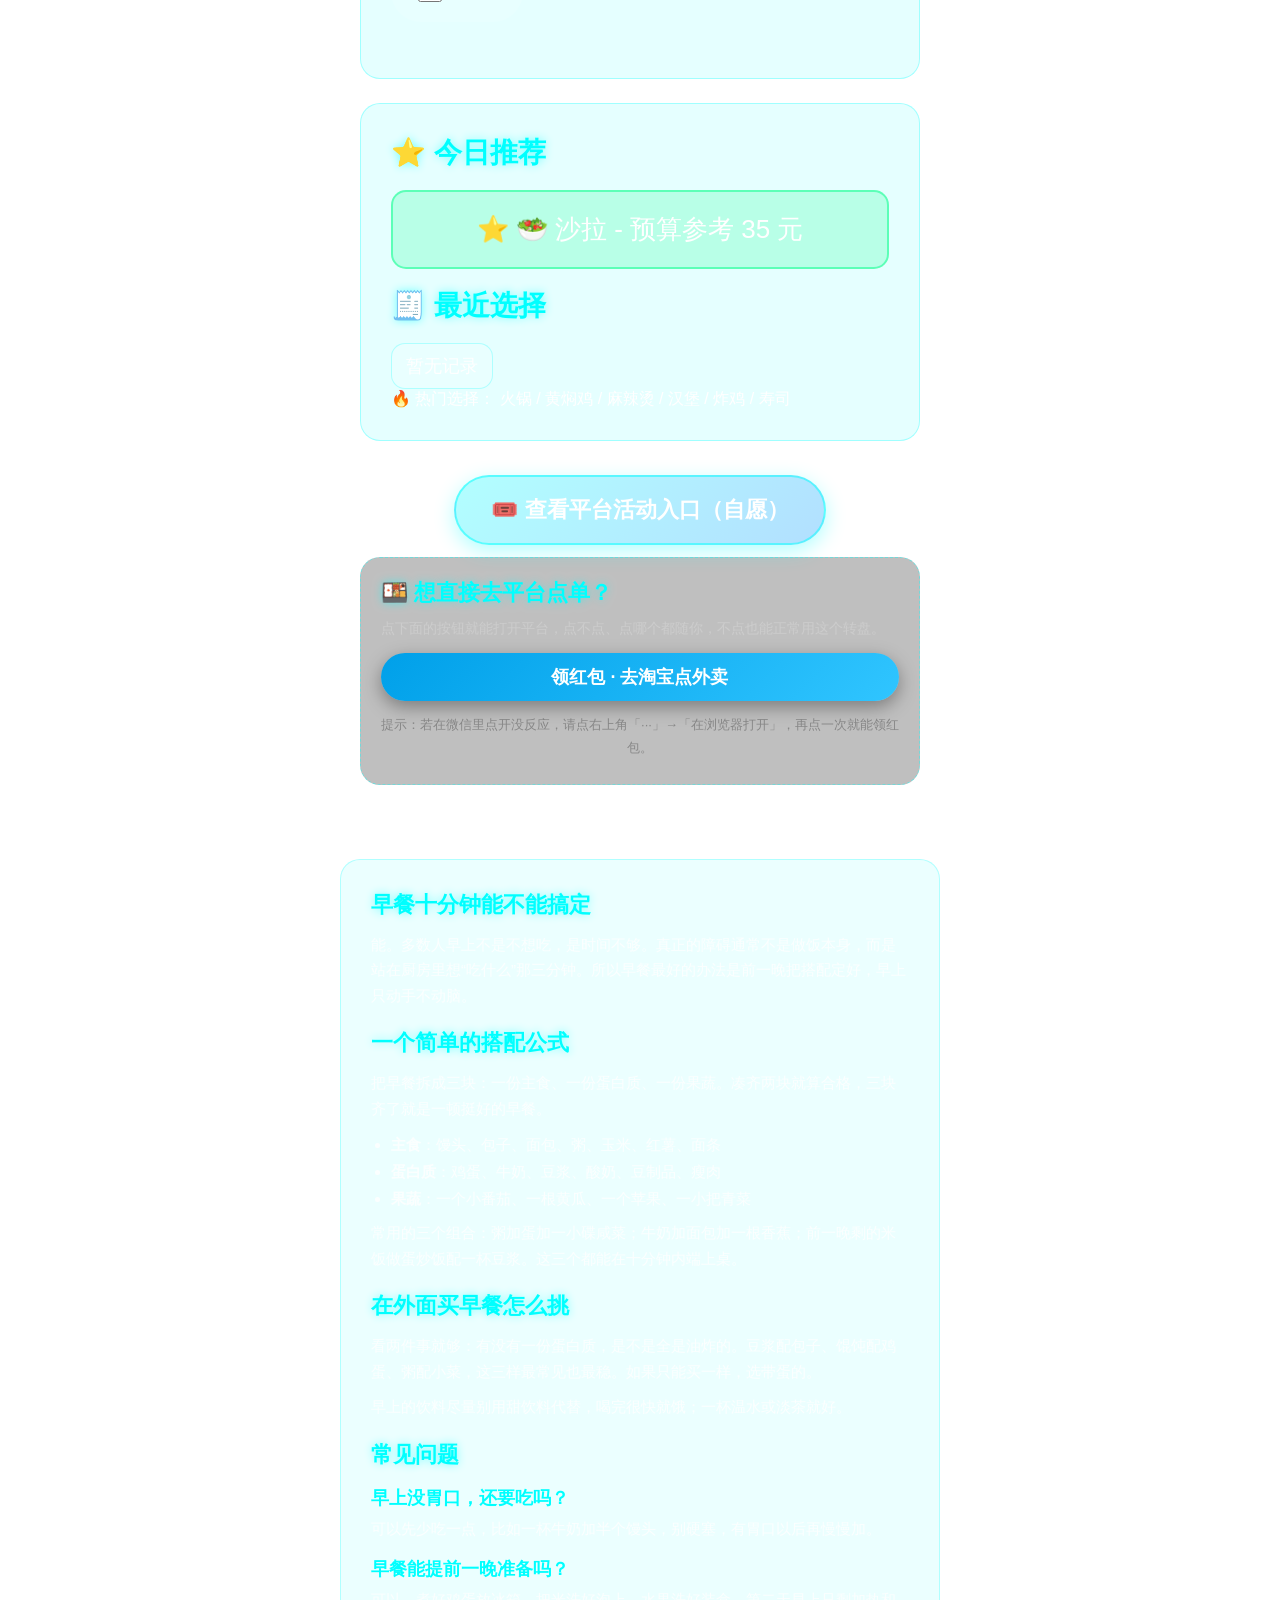
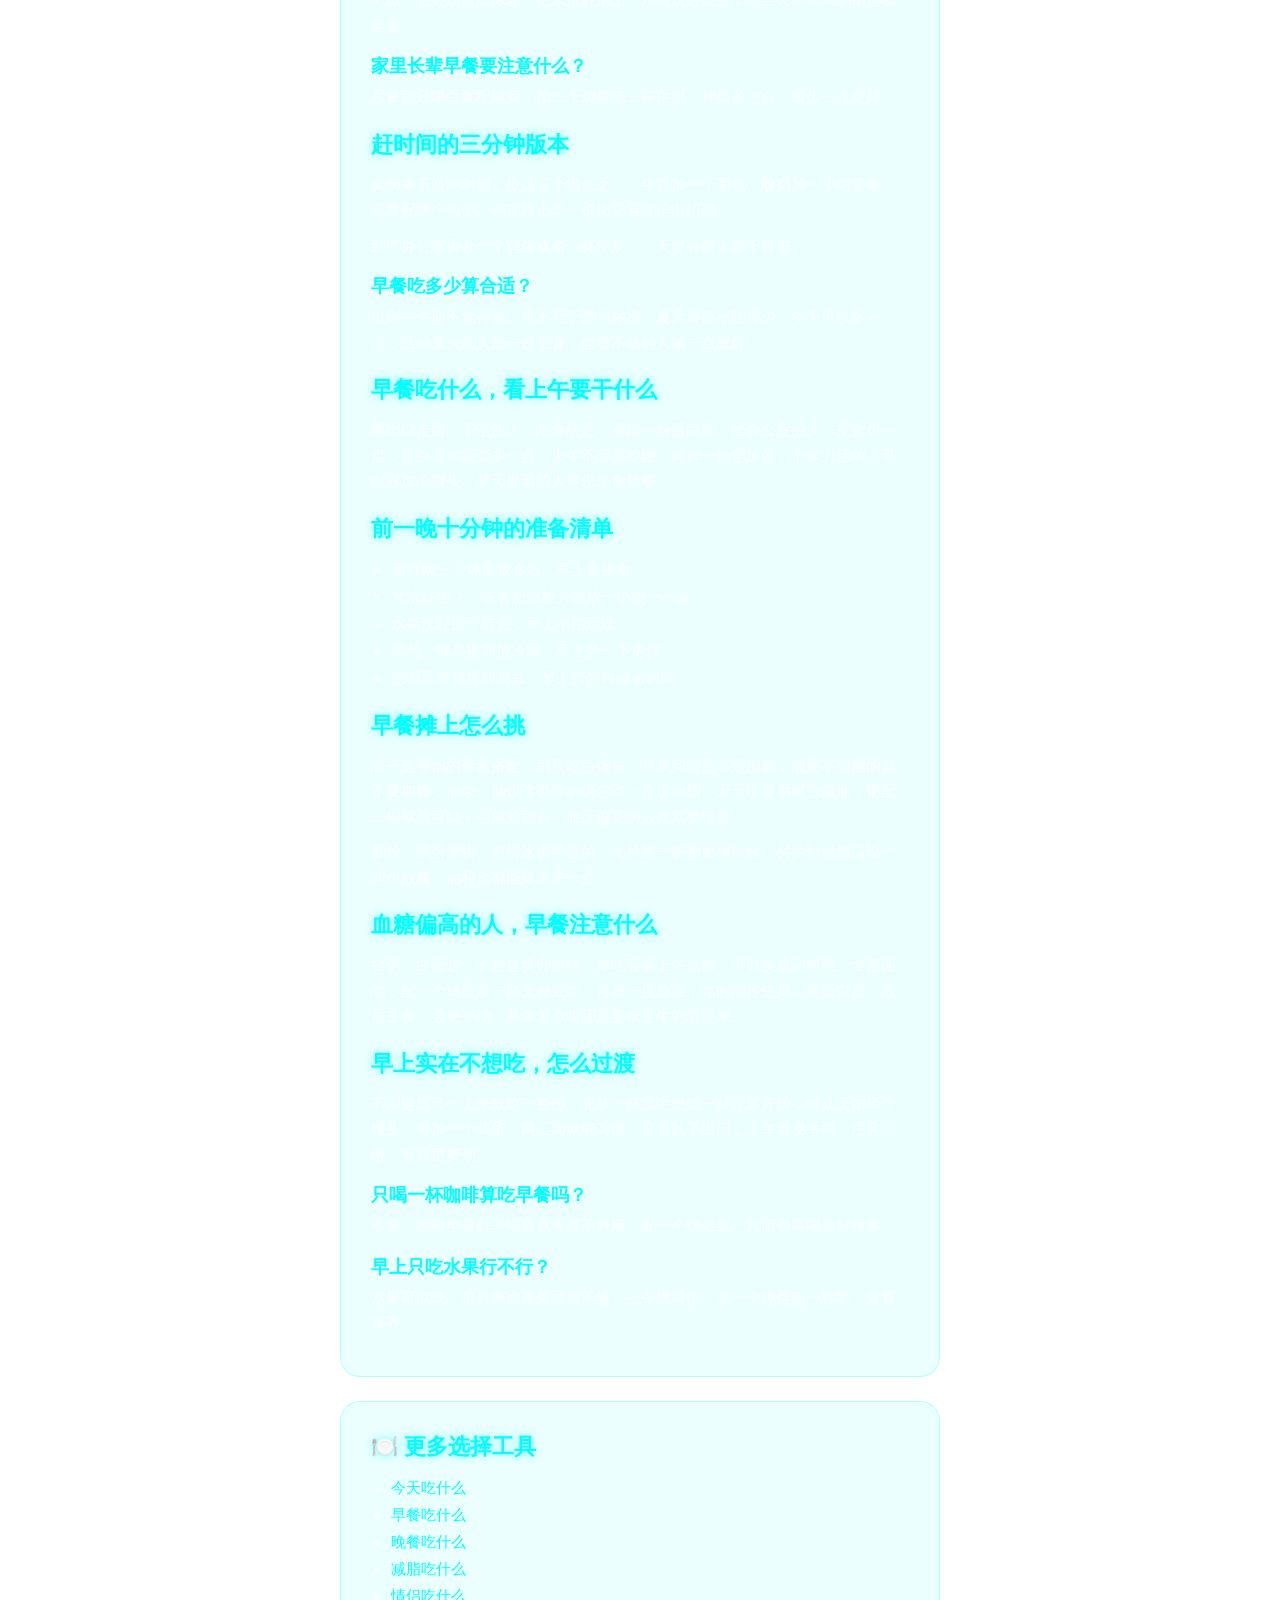
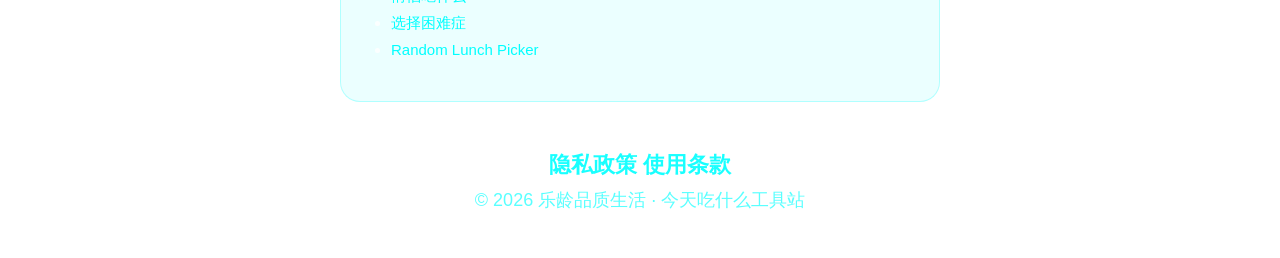
==== commit 11ab0e57: "巡检 2026-10-20：lunch 内容差异化(breakfast.html)＋JS 空元素判空＋锚点修正" ====
--- a/breakfast.html
+++ b/breakfast.html
@@ -208,7 +208,28 @@
 <p>到了办公室再补一个鸡蛋或者一杯牛奶，一天里补得上就不算差。</p>
   <h3>早餐吃多少算合适？</h3>
 <p>以到中午前不觉得饿、也不至于撑为标准。夏天胃口小吃得少，冬天可以多一点；活动量大的人加一份主食，坐着不动的人减一点就好。</p>
-  </section>
+<h2>早餐吃什么，看上午要干什么</h2>
+<p>要出门走路、干活的人，主食给足，再加一份蛋白质；坐办公室的人，主食少一点，蛋白质和蔬菜多一点，上午不容易犯困。同样一份粥加蛋，干体力活的人可以再加个馒头，整天坐着的人半份主食就够。</p>
+<h2>前一晚十分钟的准备清单</h2>
+<ul class="seo-list">
+<li>煮好两三个鸡蛋放冰箱，早上直接拿</li>
+<li>米洗好泡上，或者把杂粮分装成一小袋一小袋</li>
+<li>水果洗好沥干装盒，早上不用现洗</li>
+<li>面包、馒头提前放冷藏，早上热一下更快</li>
+<li>想喝豆浆就提前泡豆，早上打的时候省时间</li>
+</ul>
+<h2>早餐摊上怎么挑</h2>
+<p>包子选带馅的荤素搭配，别只吃白馒头；豆浆问清是不是加糖，能要不加糖的就不要加糖；油条、油饼这类炸的偶尔吃一次没问题，天天吃容易腻也偏油；粥配一份咸菜可以，但咸菜别多，血压偏高的人尤其要注意。</p>
+<p>肠粉、鸡蛋灌饼、煎饼这类带蛋的，比单纯一碗粥更顶时候。买的时候顺口说一句少放酱，油和盐都能降下来一点。</p>
+<h2>血糖偏高的人，早餐注意什么</h2>
+<p>白粥、白面包、米粉这类升得快，单吃容易上午就饿。可以换成杂粮粥、全麦面包，配一个鸡蛋或一杯无糖豆浆，再加一点蔬菜；吃的顺序先菜、再蛋白质、最后主食，会更平稳。具体怎么吃还是要按医生的意见来。</p>
+<h2>早上实在不想吃，怎么过渡</h2>
+<p>不用逼自己一上来就吃一整份。先从一杯温牛奶或一杯豆浆开始，过几天加半个馒头，再加一个鸡蛋，两三周就能习惯。空着肚子出门，上午容易手抖、注意力散，反而更费劲。</p>
+<h3>只喝一杯咖啡算吃早餐吗？</h3>
+<p>不算。咖啡空着肚子喝容易胃里不舒服，配一个鸡蛋或一片面包再喝会好很多。</p>
+<h3>早上只吃水果行不行？</h3>
+<p>水果可以吃，但只有水果蛋白质不够，上午饿得快。加一个鸡蛋或一杯奶，才算凑齐。</p>
+</section>
 
   <section class="related-links">
     <h2>🍽️ 更多选择工具</h2>
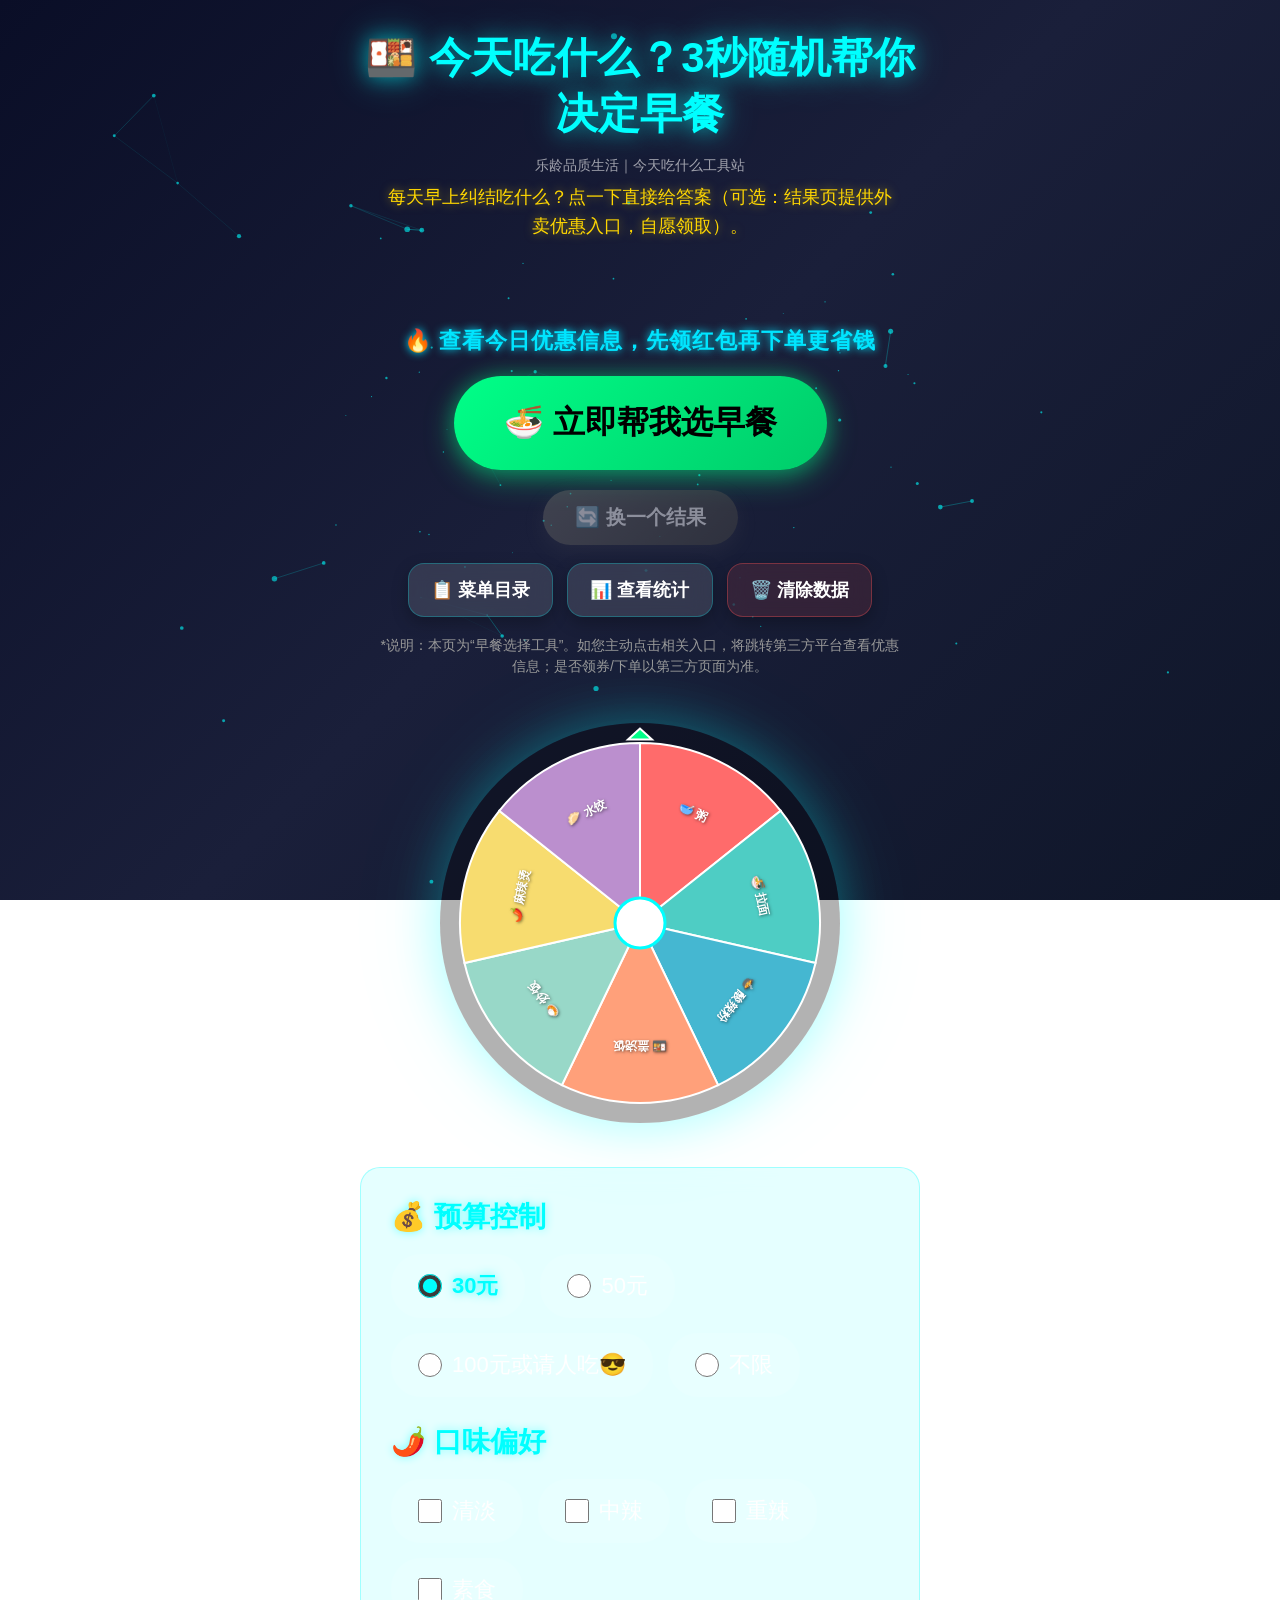
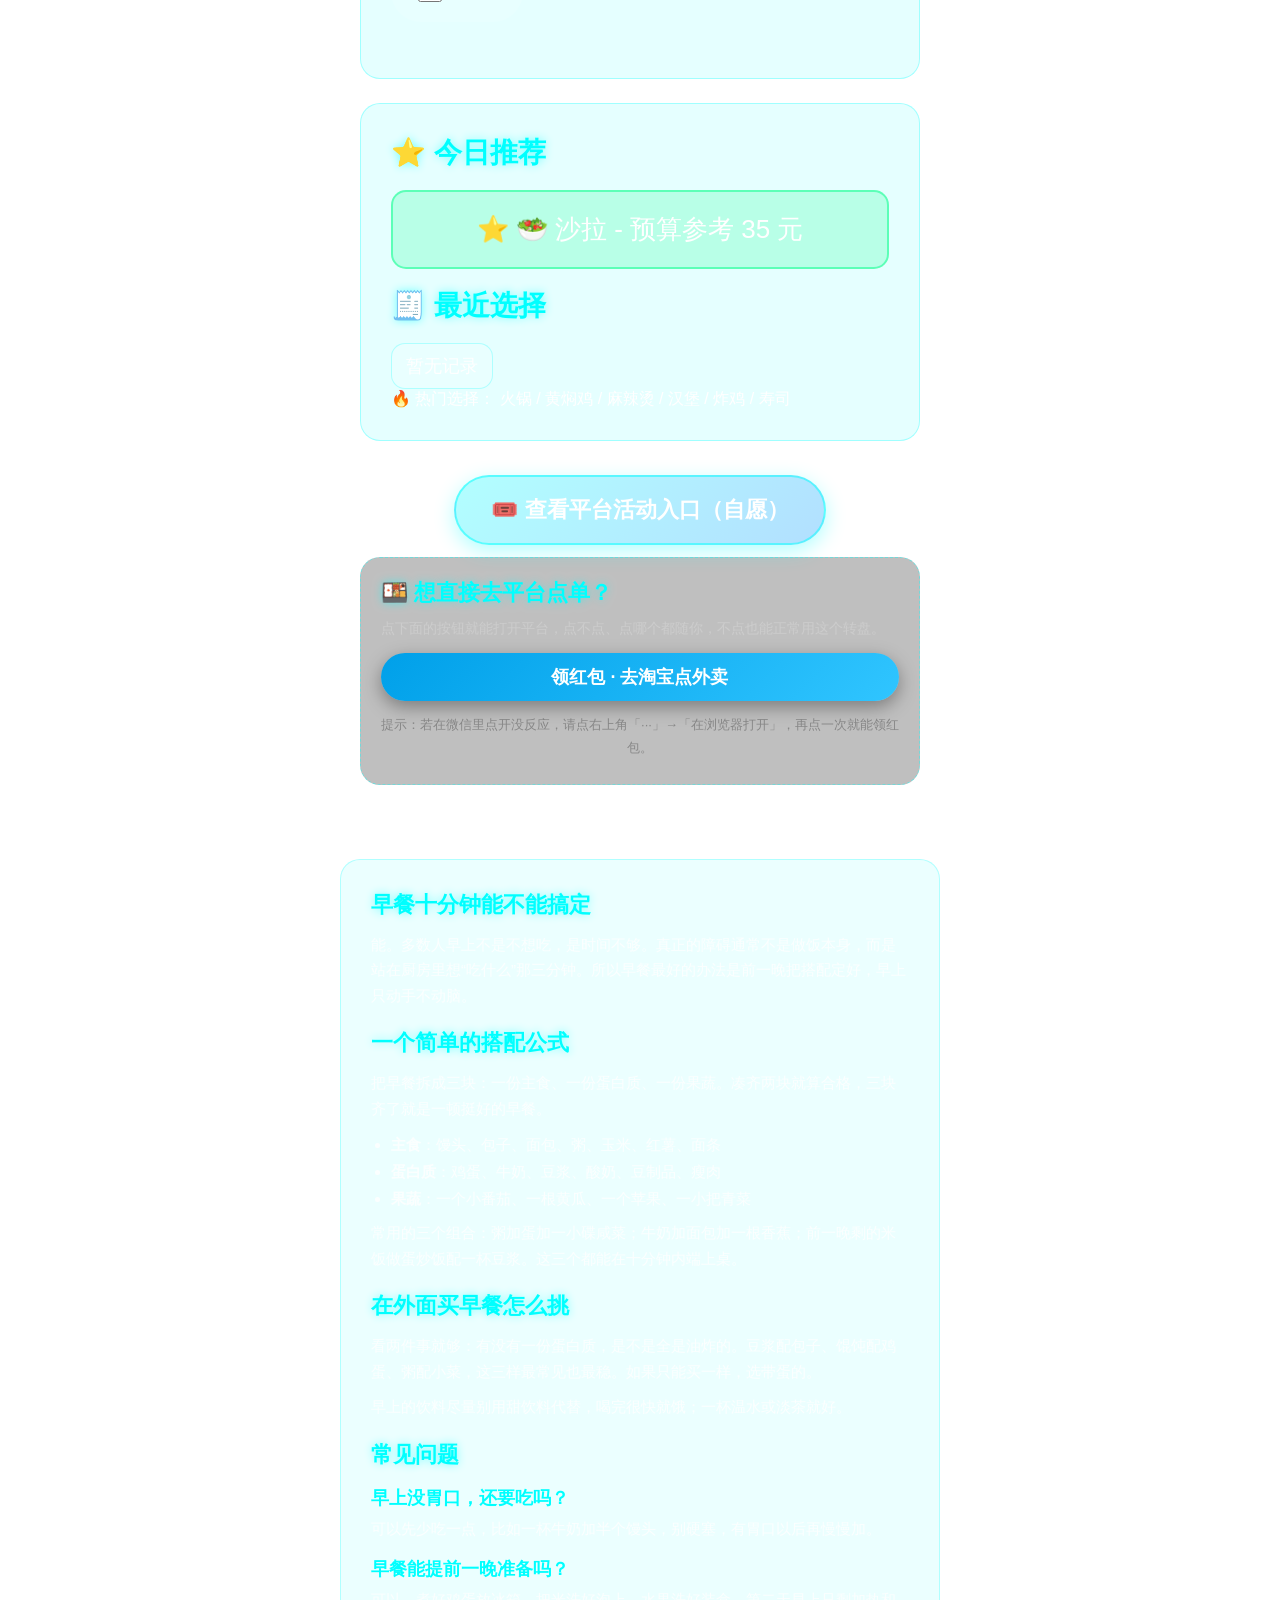
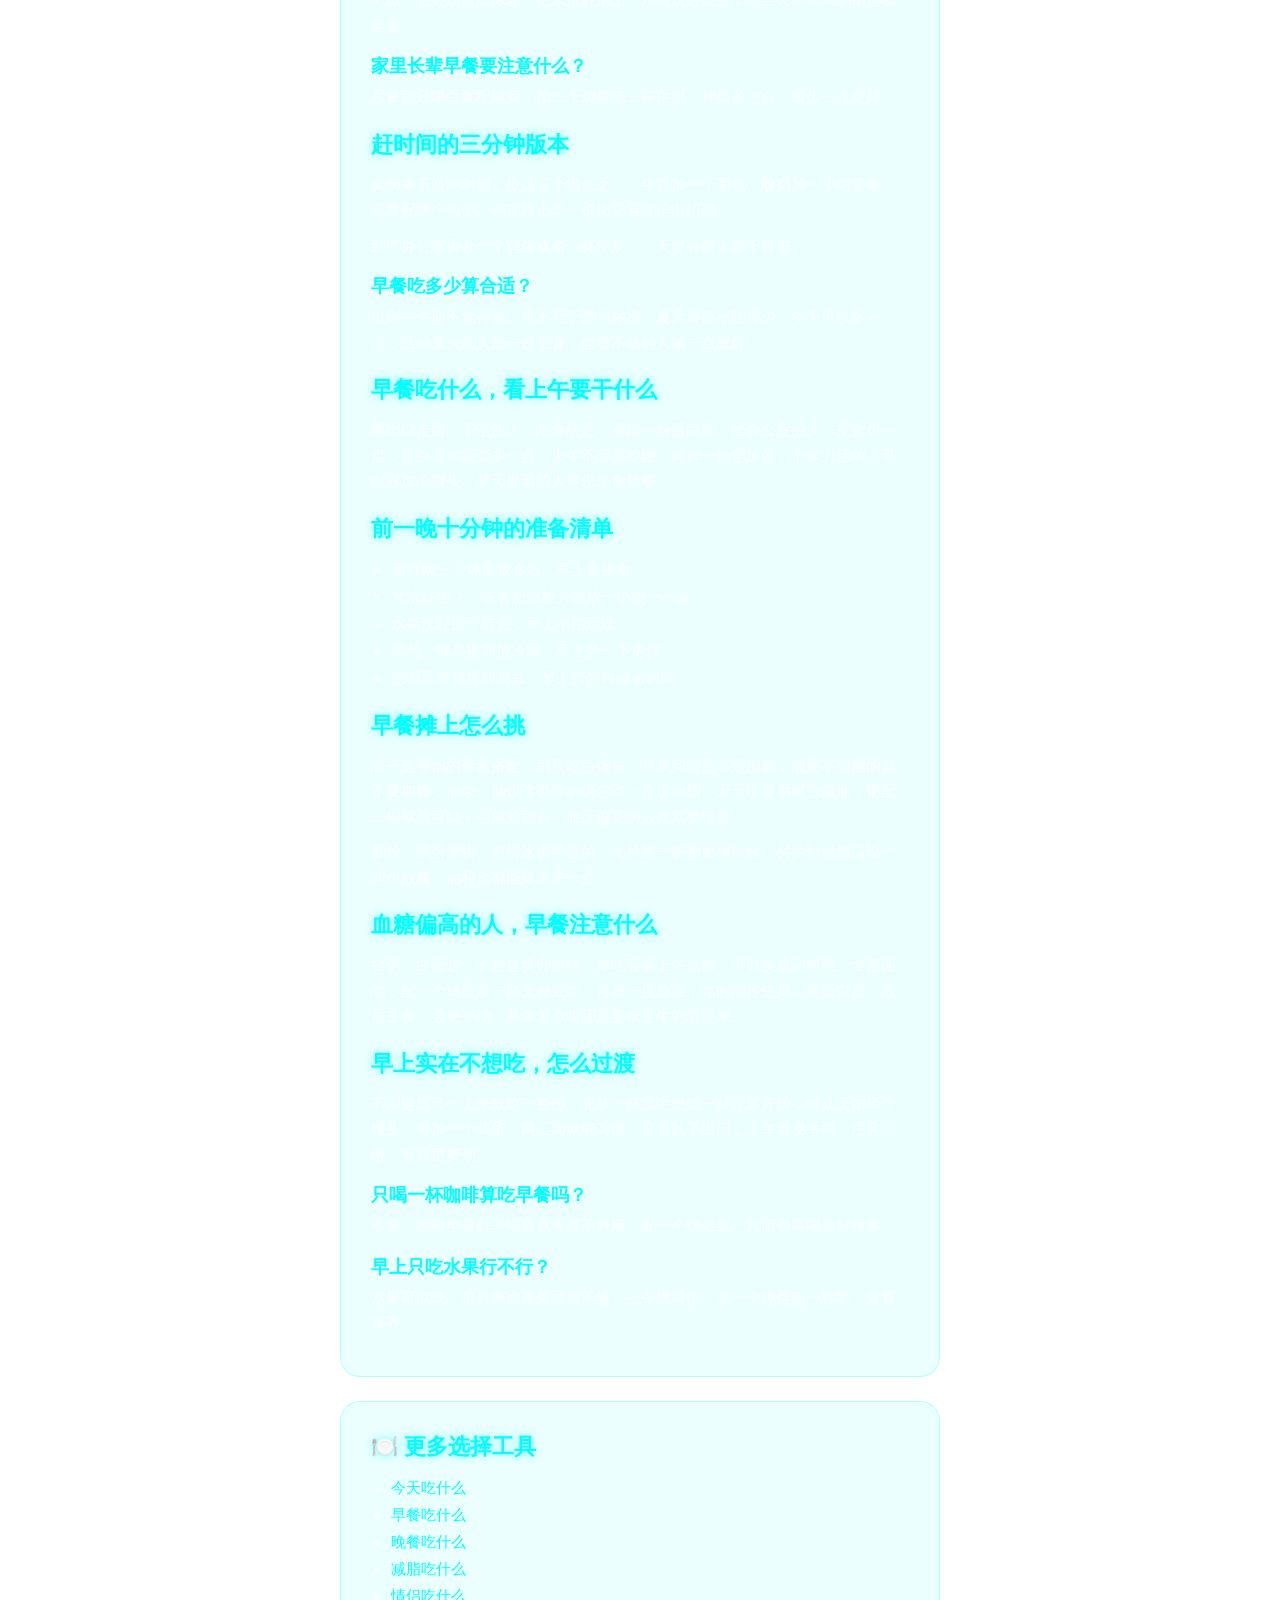
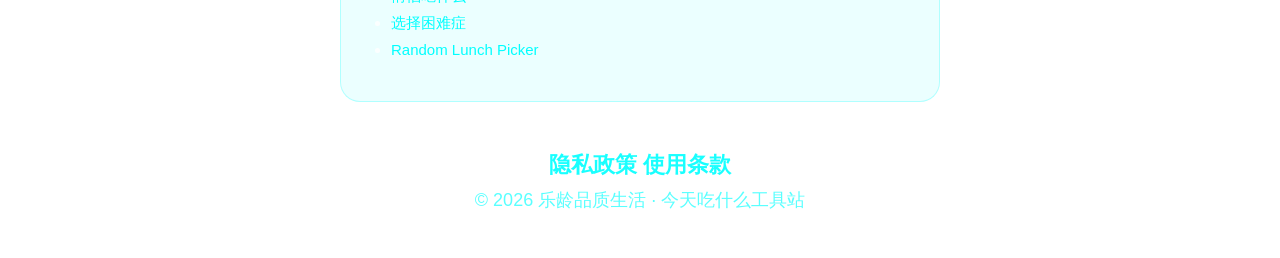
==== commit a6e48d77: "站检员 2026-10-27：撤京东外卖按钮 + 电脑端淘宝闪购不再跳空页" ====
--- a/breakfast.html
+++ b/breakfast.html
@@ -18,7 +18,6 @@
 <meta name="twitter:title" content="今天吃什么？随机早餐转盘" />
 <meta name="twitter:description" content="3秒随机帮你决定早餐，支持预算筛选和口味偏好。" />
    
-  <meta name="robots" content="index, follow" />
   <link rel="canonical" href="https://lunch.anrjai.com/breakfast.html">
 
   <meta property="og:title" content="今天吃什么？外卖红包转盘" />
@@ -41,6 +40,7 @@
   }
   </script>
   <link rel="stylesheet" href="style.css" />
+  <meta name="robots" content="index, follow" />
 </head>
 
 <body>
@@ -155,9 +155,6 @@
       <div class="platform-buttons">
         <button id="elemeBtn" class="btn-platform btn-eleme" type="button">
           领红包 · 去淘宝点外卖
-        </button>
-        <button id="jingdongBtn" class="btn-platform btn-jingdong" type="button">
-          京东外卖
         </button>
       </div>
     </div>
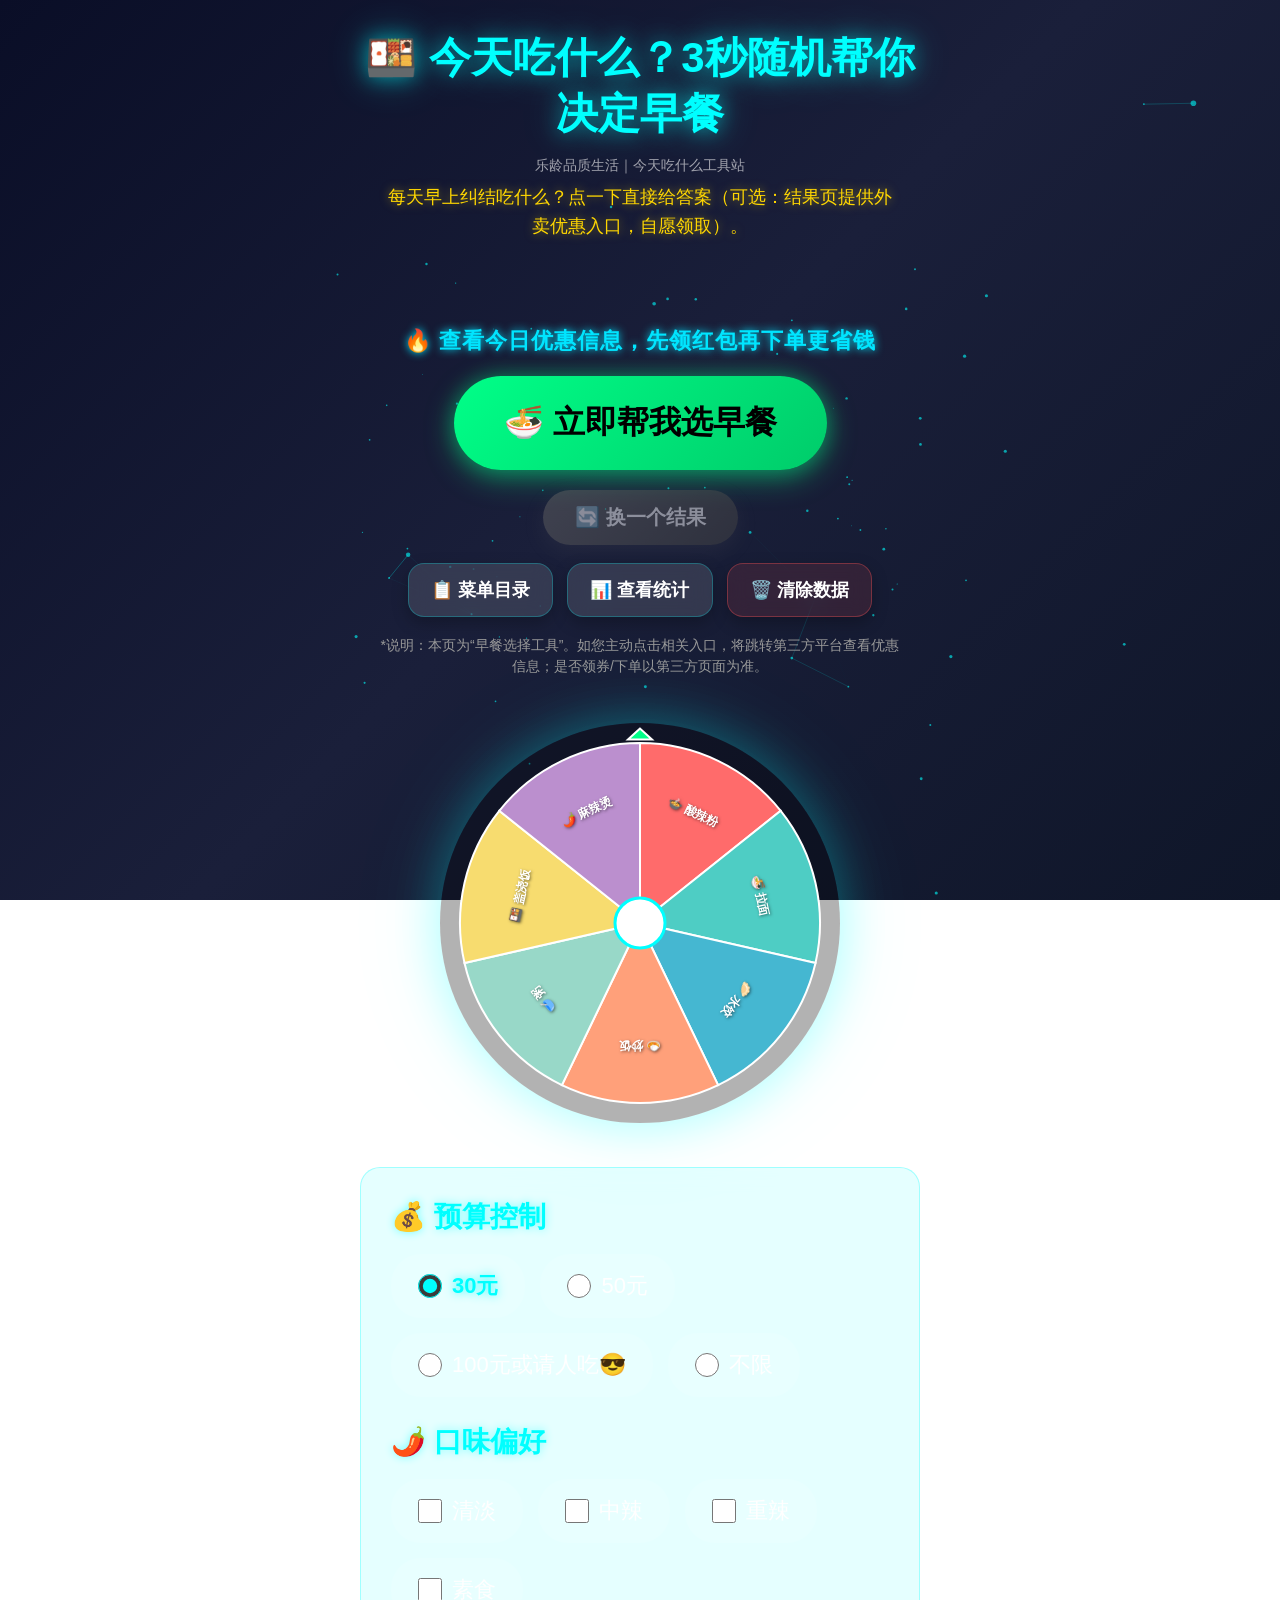
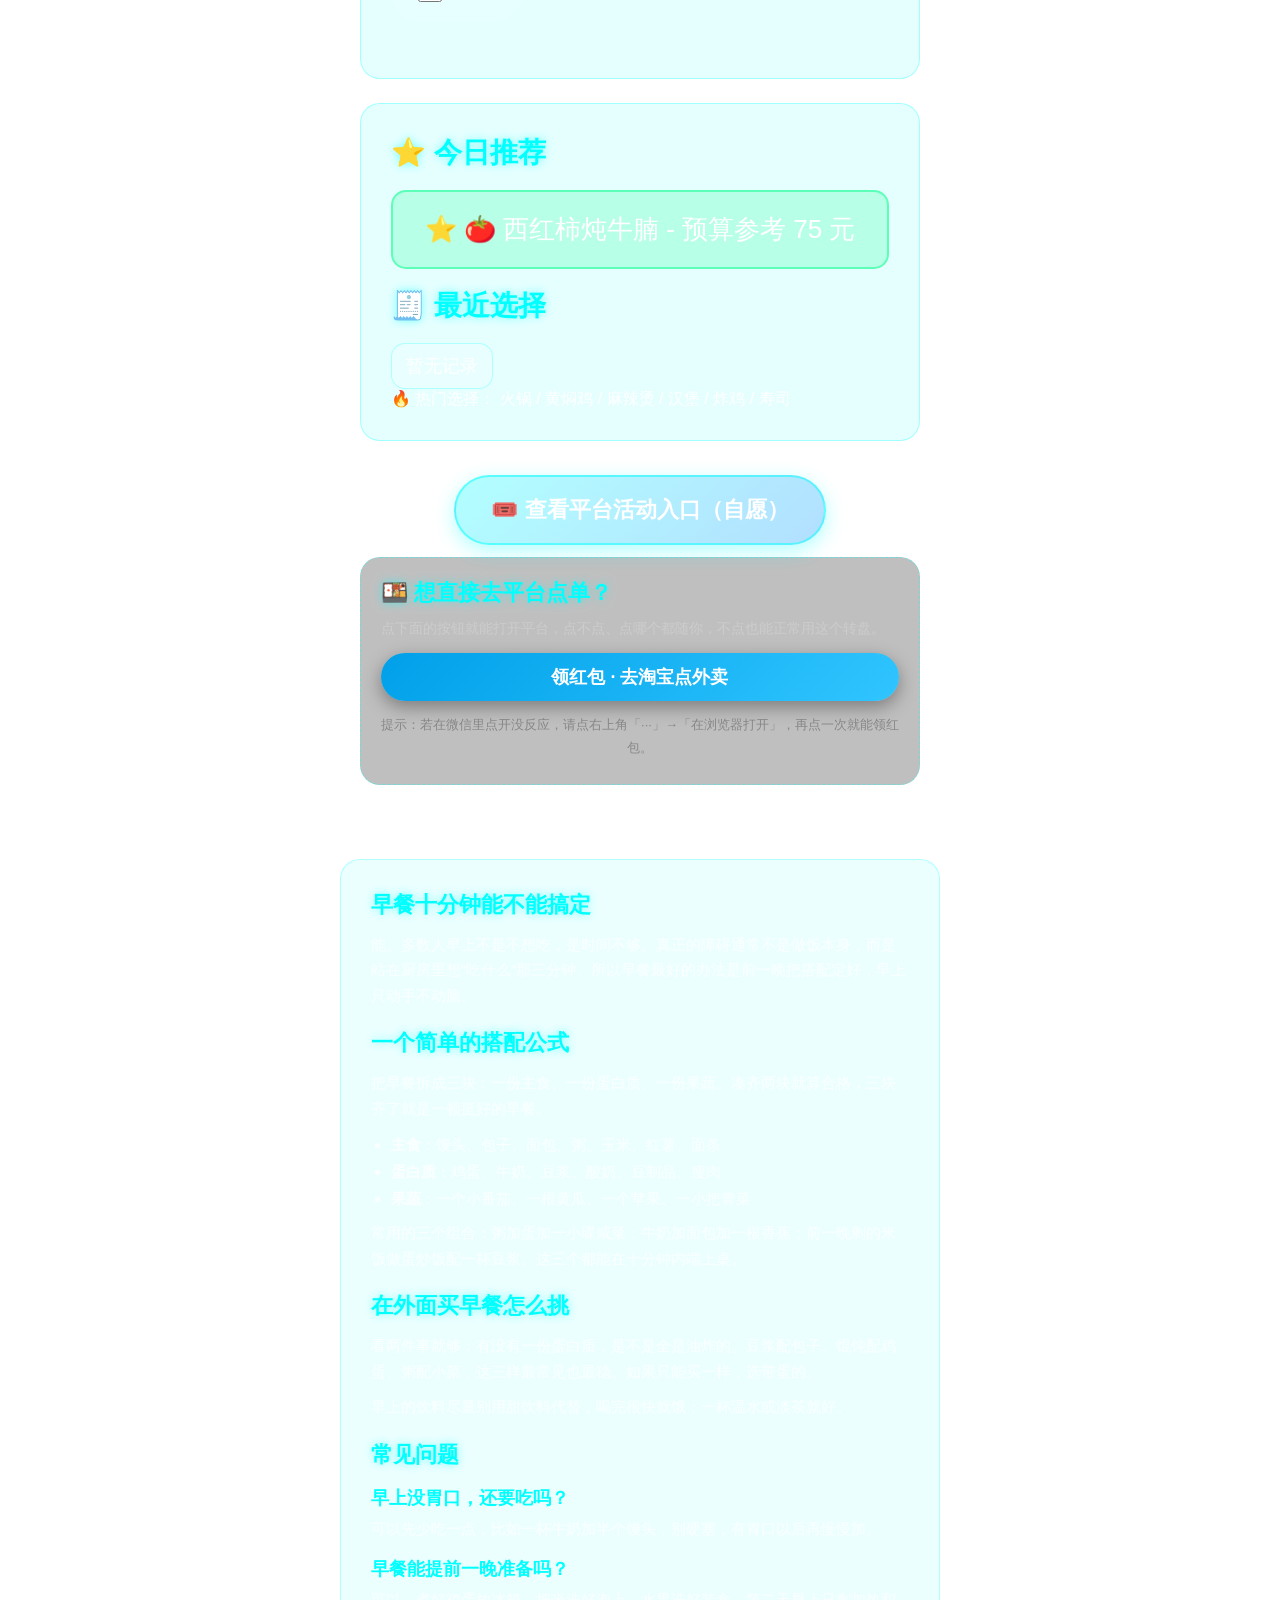
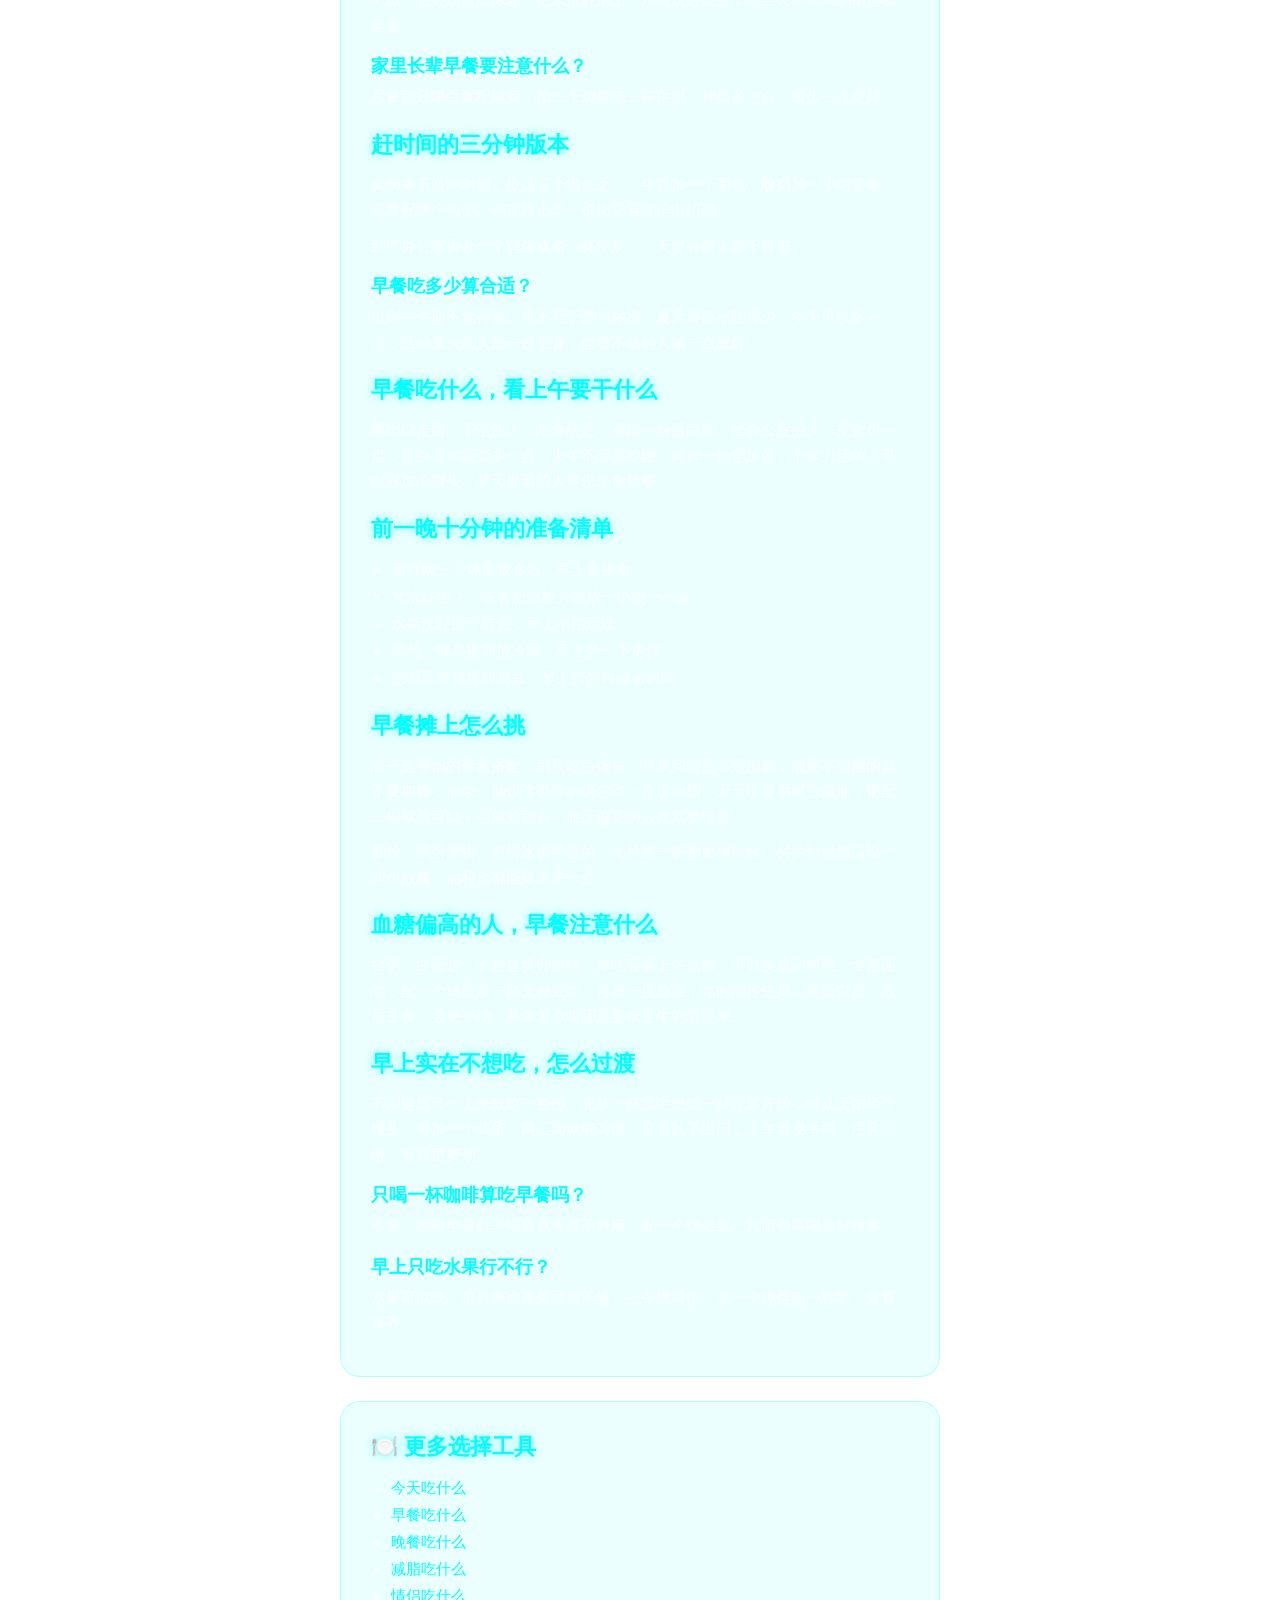
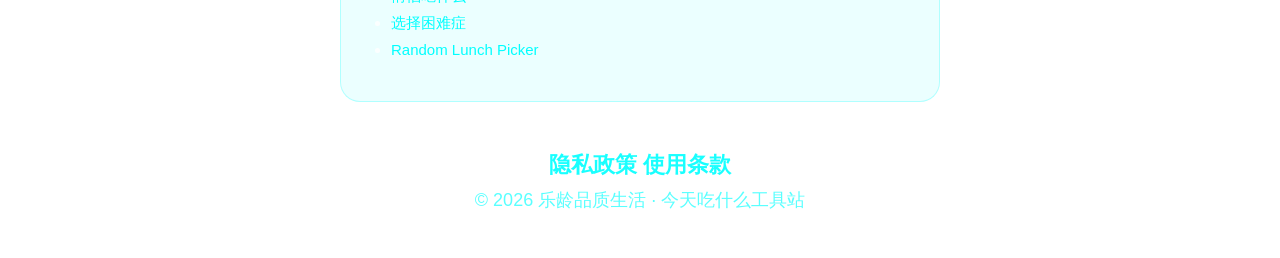
==== commit 29ad4897: "恢复京东外卖按钮（用户未批准删除，2026-10-27 回滚）" ====
--- a/breakfast.html
+++ b/breakfast.html
@@ -155,6 +155,9 @@
       <div class="platform-buttons">
         <button id="elemeBtn" class="btn-platform btn-eleme" type="button">
           领红包 · 去淘宝点外卖
+        </button>
+        <button id="jingdongBtn" class="btn-platform btn-jingdong" type="button">
+          京东外卖
         </button>
       </div>
     </div>
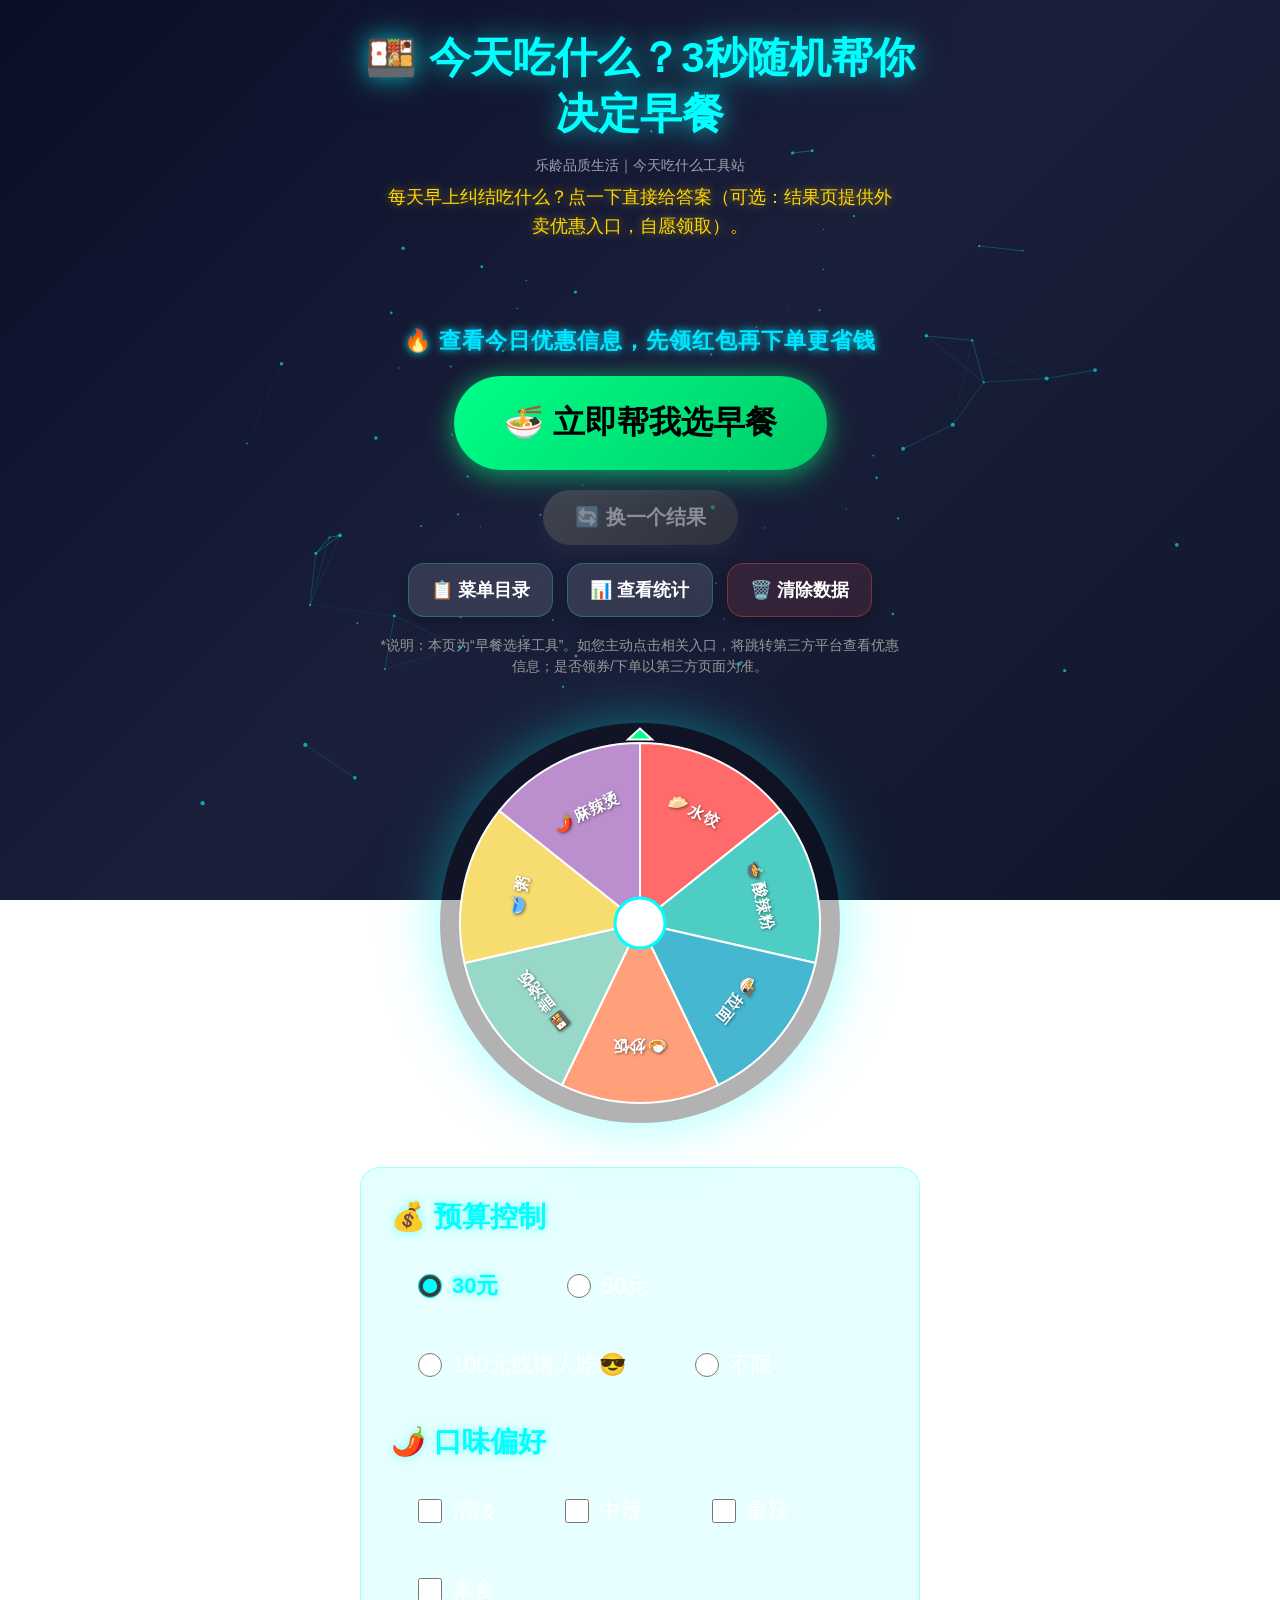
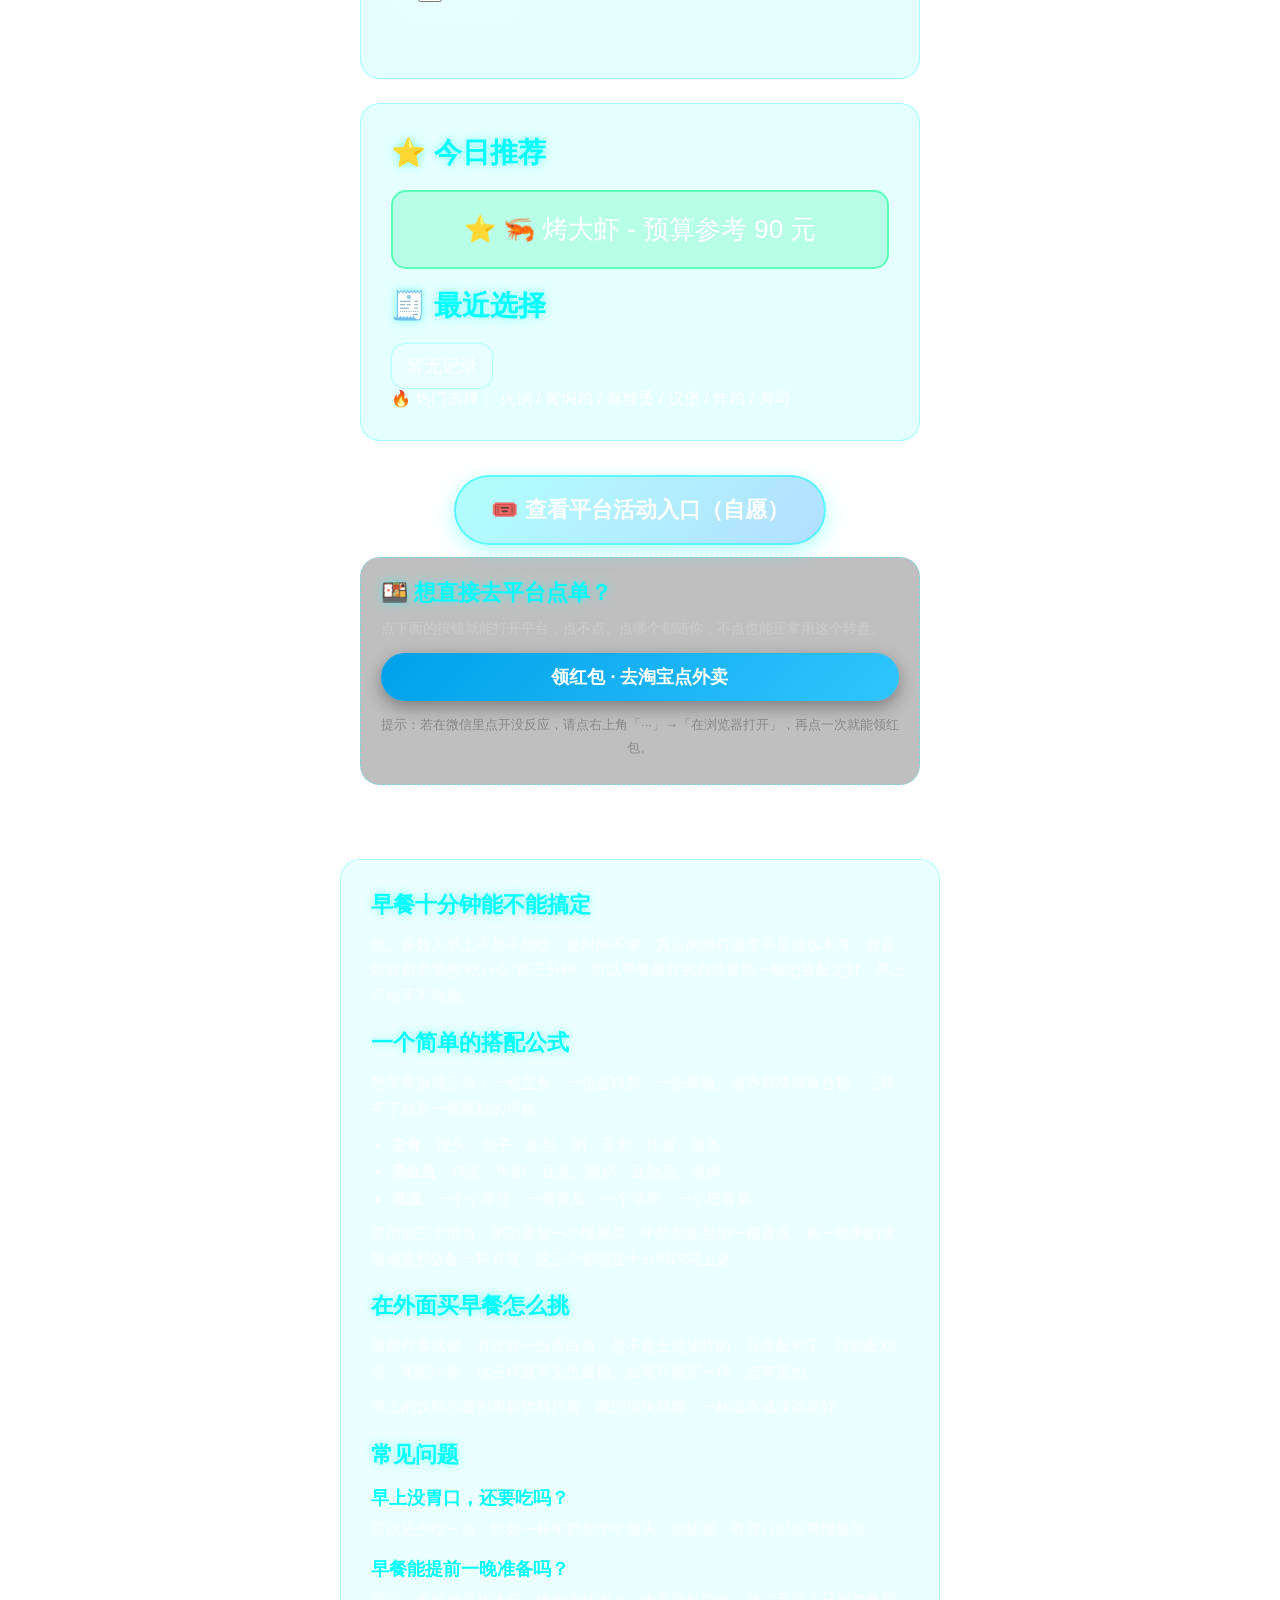
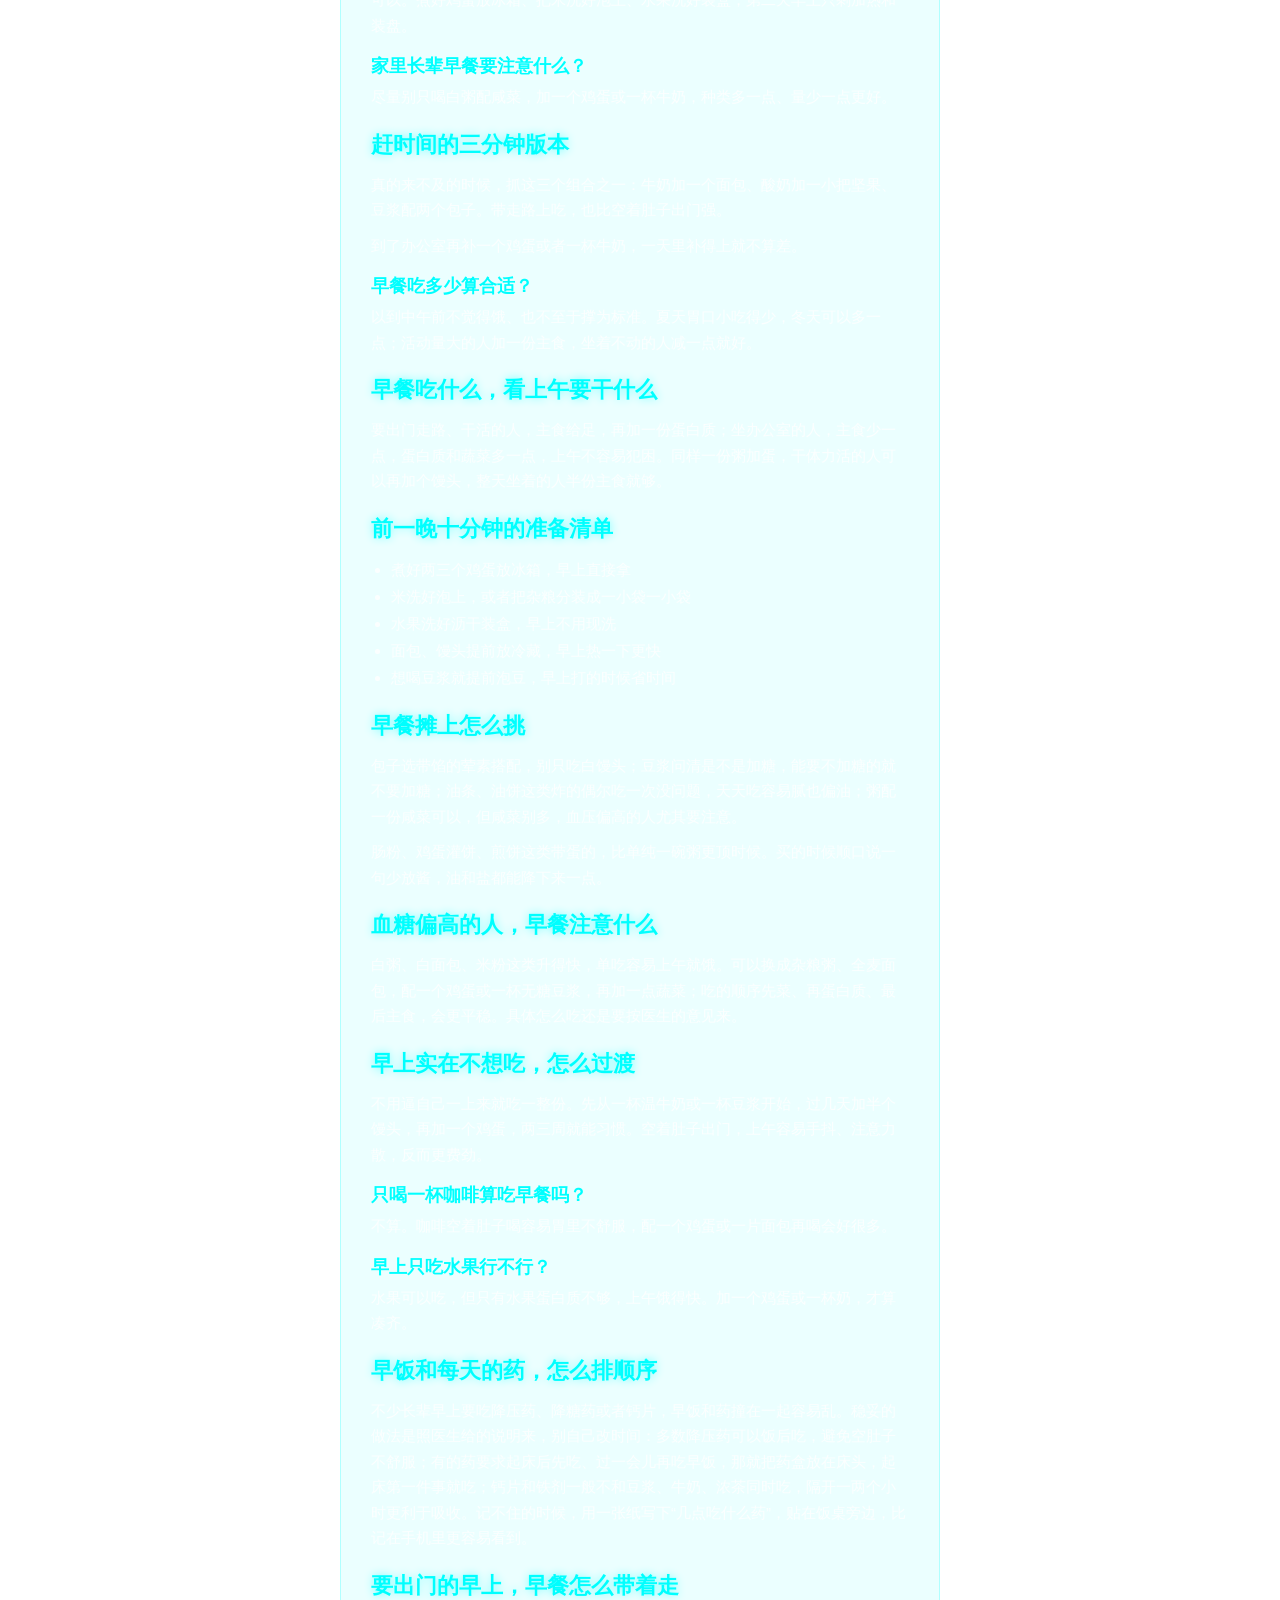
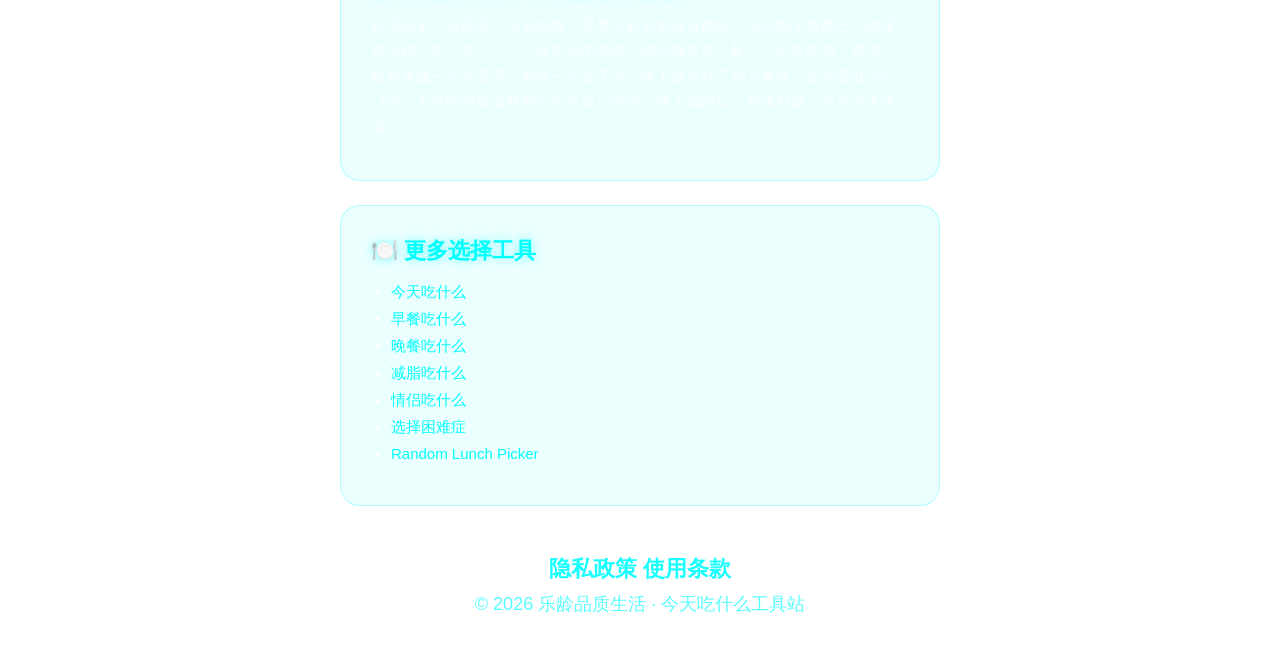
==== commit 15d46d8d: "站检员 2026-11-04：lunch breakfast.html 补一节本页独有内容（停更 15 天归零）" ====
--- a/breakfast.html
+++ b/breakfast.html
@@ -229,6 +229,10 @@
 <p>不算。咖啡空着肚子喝容易胃里不舒服，配一个鸡蛋或一片面包再喝会好很多。</p>
 <h3>早上只吃水果行不行？</h3>
 <p>水果可以吃，但只有水果蛋白质不够，上午饿得快。加一个鸡蛋或一杯奶，才算凑齐。</p>
+<h2>早饭和每天的药，怎么排顺序</h2>
+<p>不少长辈早上要吃降压药、降糖药或者钙片，早饭和药撞在一起容易乱。稳妥的做法是照医生给的说明来，别自己改时间：多数降压药可以饭后吃，避免空肚子不舒服；有的药要求起床后先吃、过一会儿再吃早饭，那就把药盒放在床头，起床第一件事就吃；钙片和铁剂一般不和豆浆、牛奶、浓茶同时吃，隔开一两个小时更利于吸收。记不住的时候，用一张纸写下“几点吃什么药”，贴在饭桌旁边，比记在手机里更容易看到。</p>
+<h2>要出门的早上，早餐怎么带着走</h2>
+<p>赶早班车、去医院、出去锻炼，早餐不必非坐在桌前吃。头天晚上煮两三个鸡蛋放冰箱，早上拿一个；一盒常温牛奶或一袋无糖豆浆，配一片全麦面包；再加一根香蕉或一小把坚果。装在一个袋子里，路上或者到了地方再吃，比空着肚子出门强。天冷时用保温杯装点热水或小米粥，路上喝两口，胃里舒服，也不至于烫嘴。</p>
 </section>
 
   <section class="related-links">
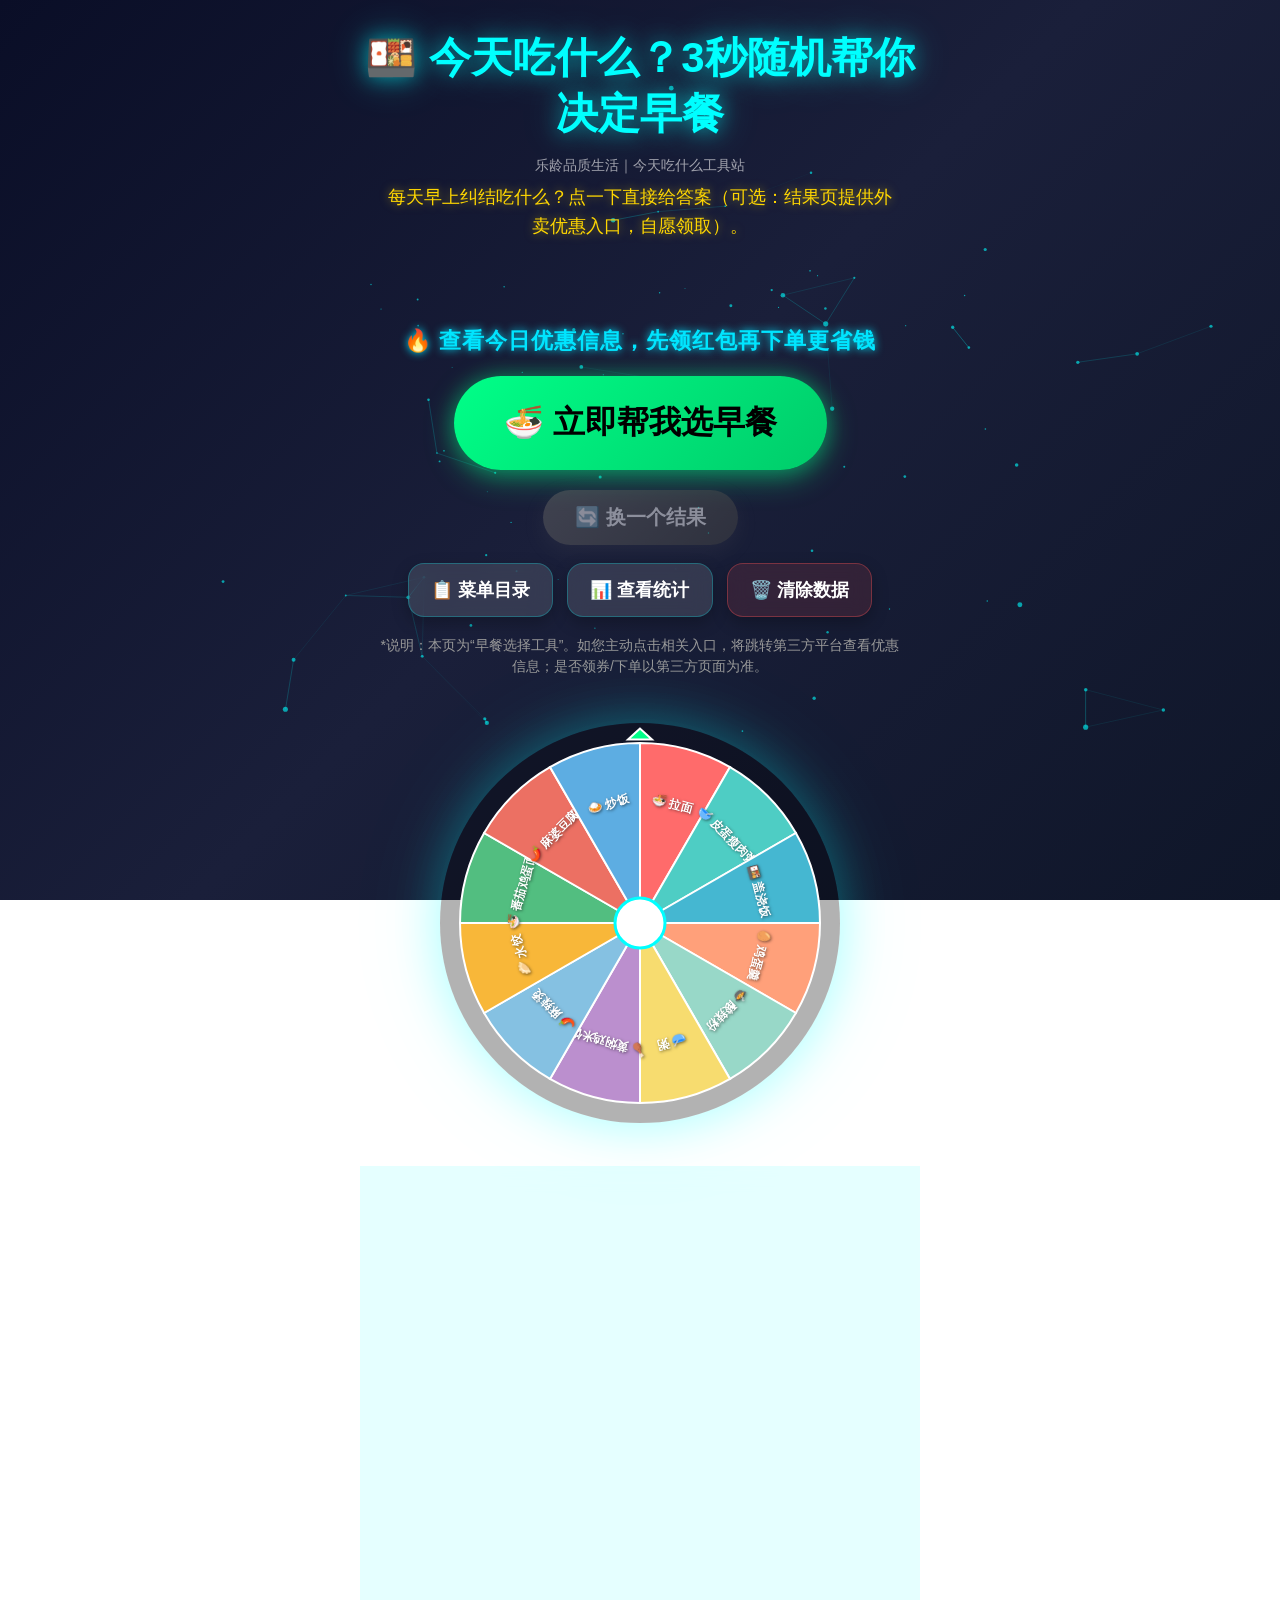
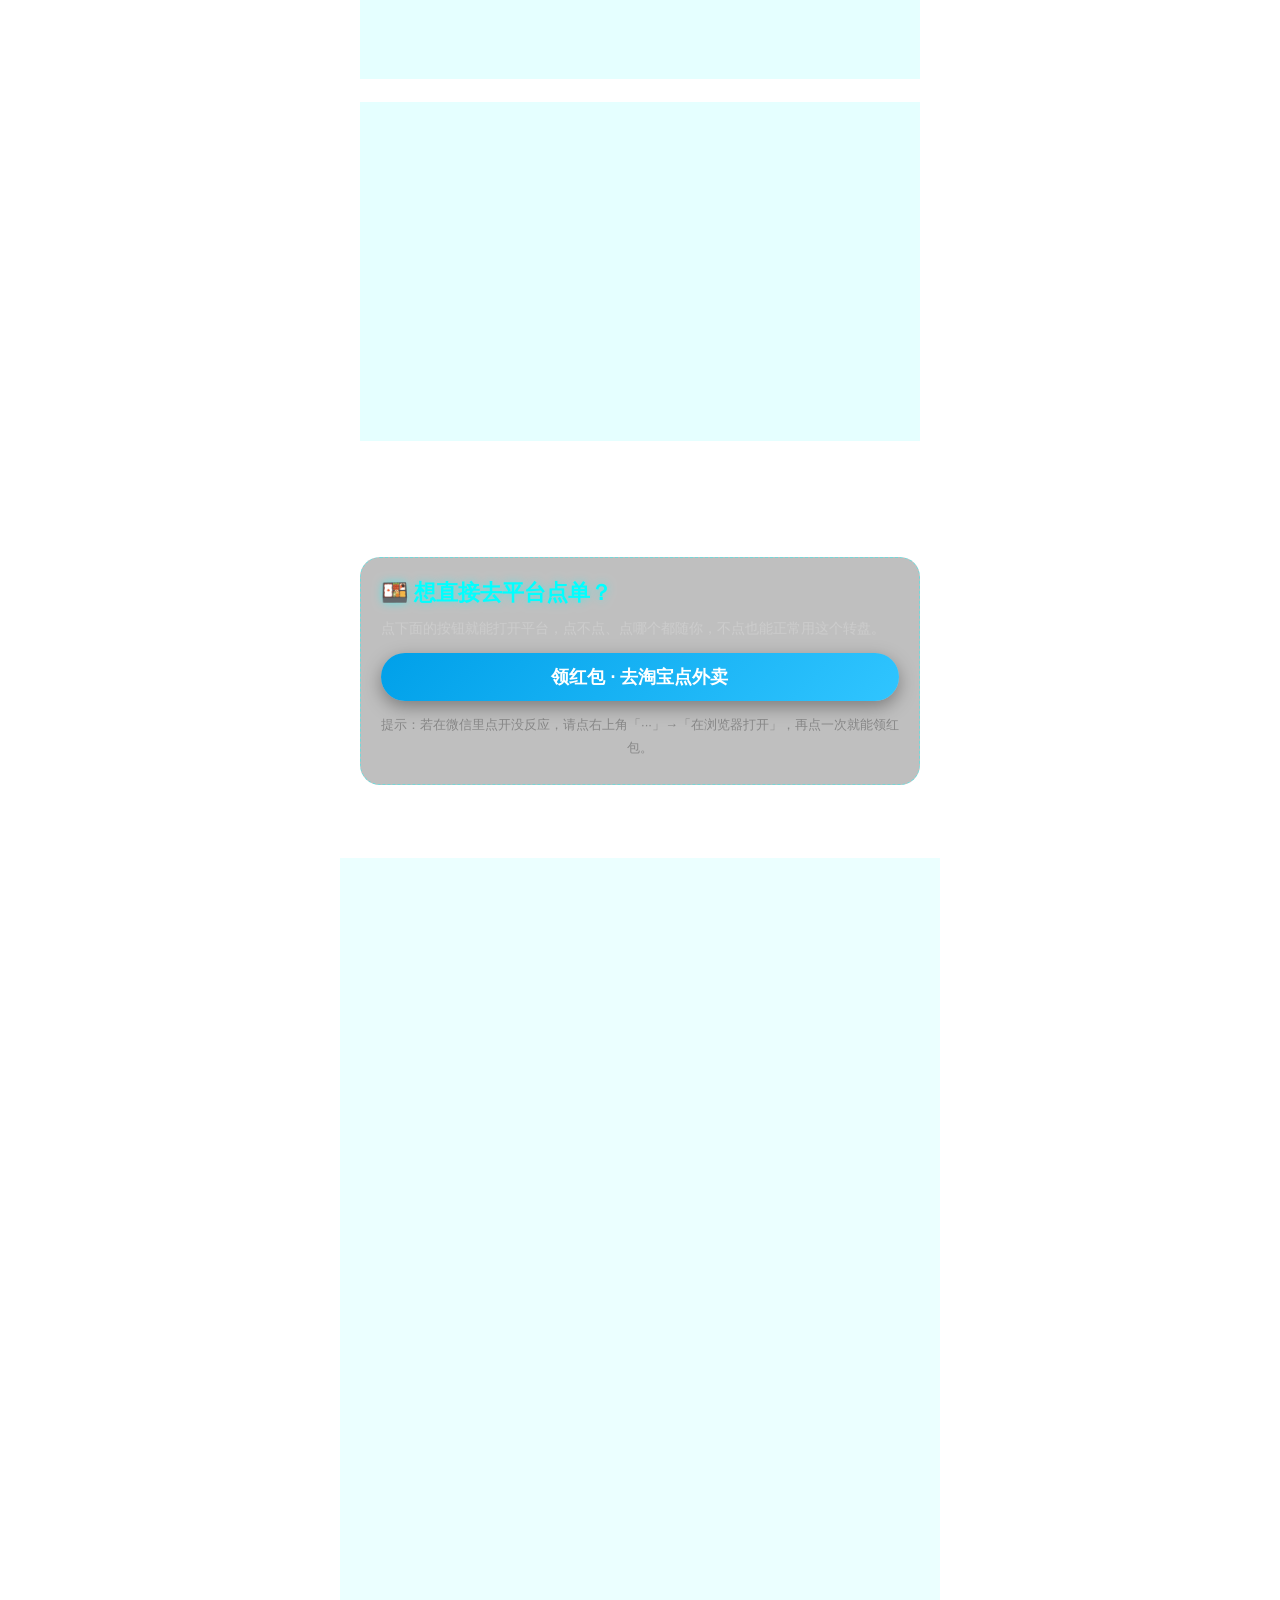
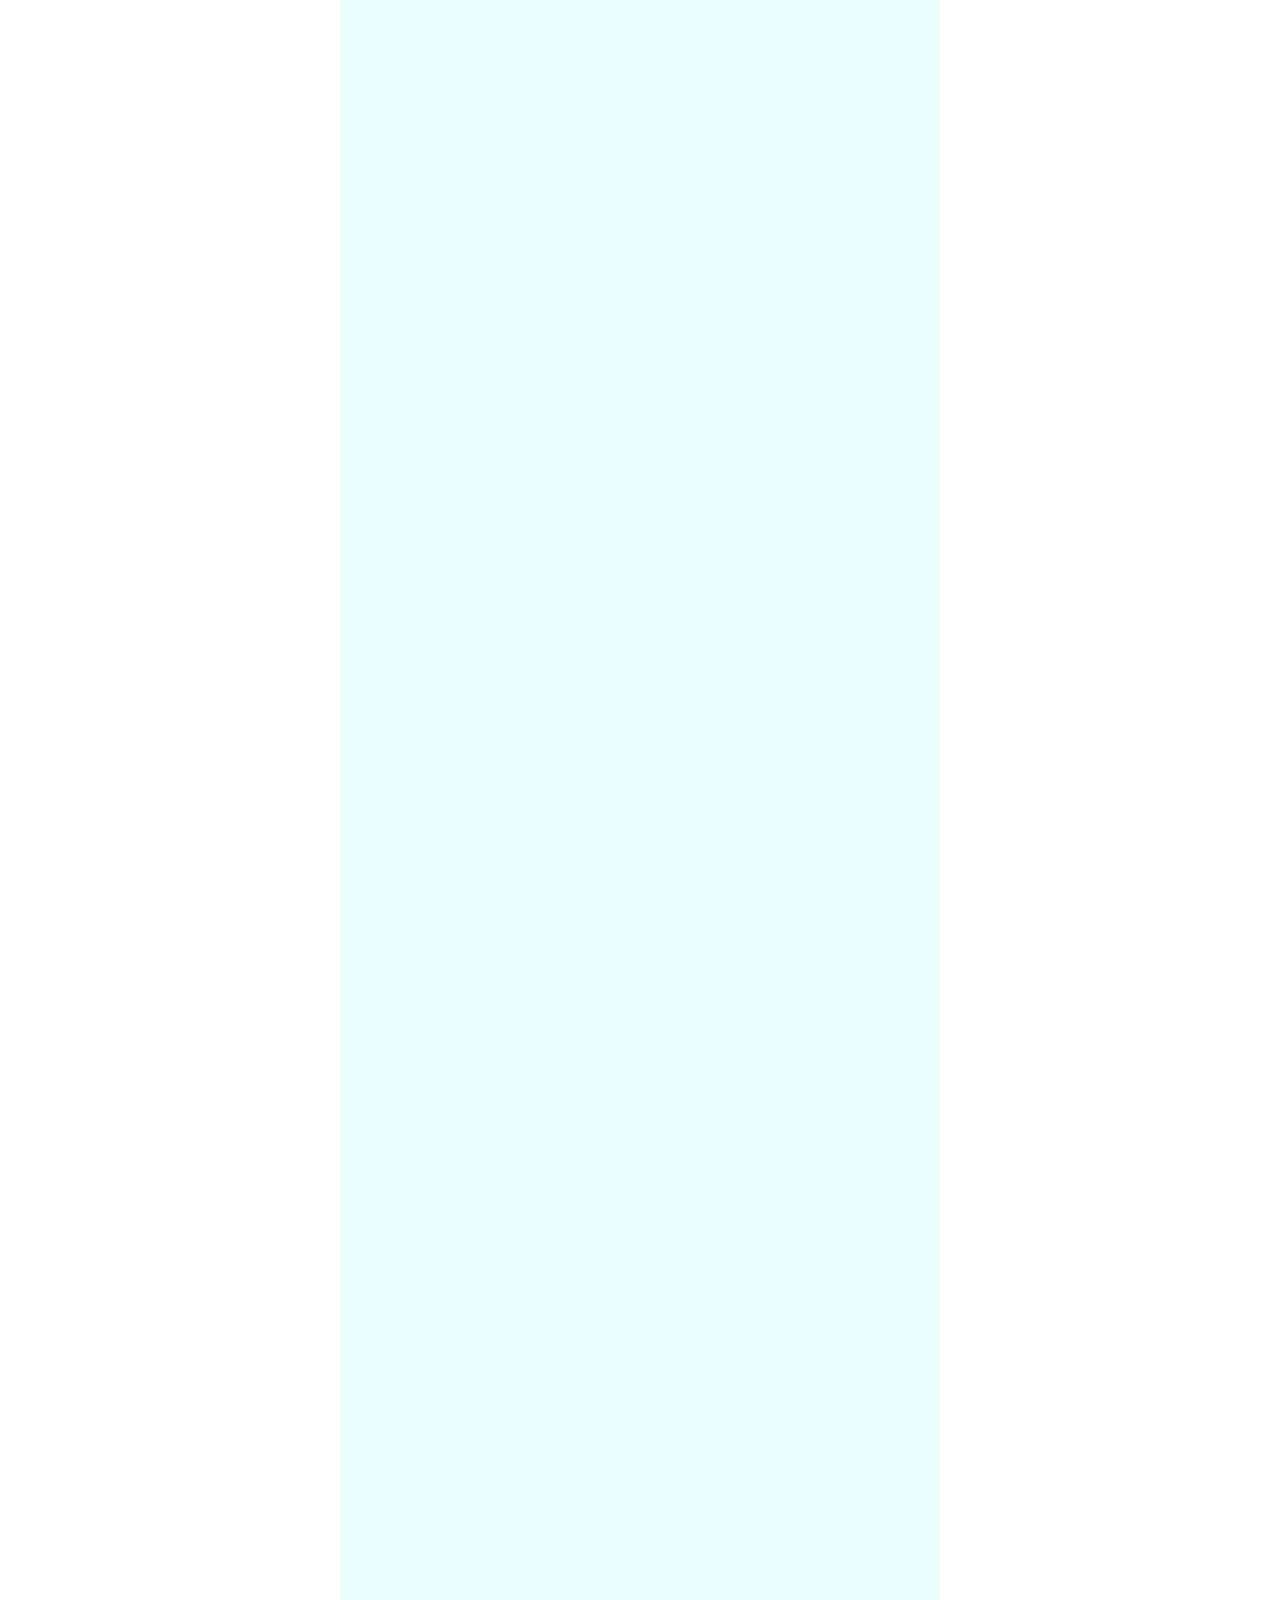
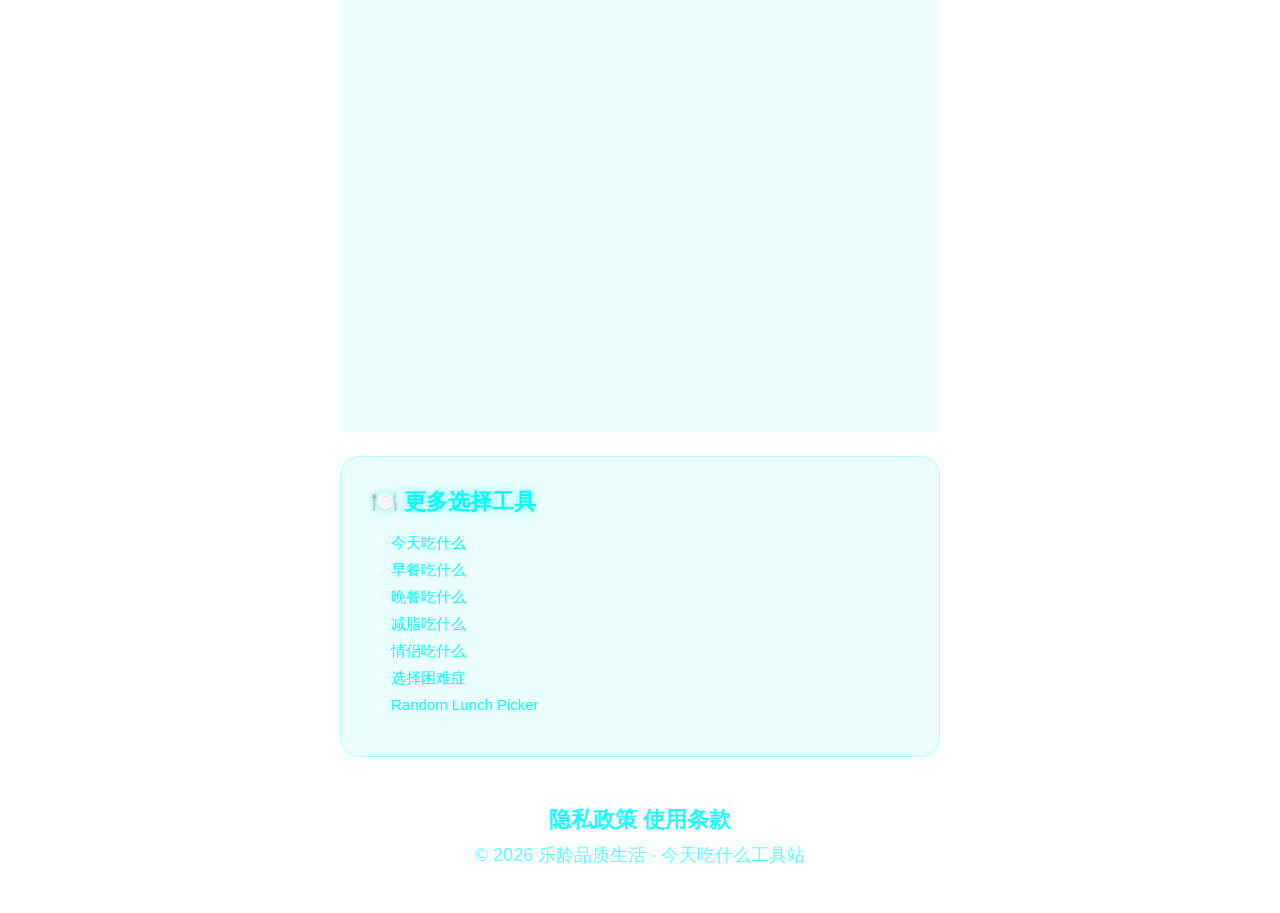
==== commit 3b25f0ce: "2026-11-19 巡检：lunch 6 个停更 15 天的页面各补一节本页独有内容 + sitemap lastmod" ====
--- a/breakfast.html
+++ b/breakfast.html
@@ -40,7 +40,7 @@
   }
   </script>
   <link rel="stylesheet" href="style.css" />
-  <meta name="robots" content="index, follow" />
+    <meta name="robots" content="noindex,nofollow">
 </head>
 
 <body>
@@ -233,6 +233,9 @@
 <p>不少长辈早上要吃降压药、降糖药或者钙片，早饭和药撞在一起容易乱。稳妥的做法是照医生给的说明来，别自己改时间：多数降压药可以饭后吃，避免空肚子不舒服；有的药要求起床后先吃、过一会儿再吃早饭，那就把药盒放在床头，起床第一件事就吃；钙片和铁剂一般不和豆浆、牛奶、浓茶同时吃，隔开一两个小时更利于吸收。记不住的时候，用一张纸写下“几点吃什么药”，贴在饭桌旁边，比记在手机里更容易看到。</p>
 <h2>要出门的早上，早餐怎么带着走</h2>
 <p>赶早班车、去医院、出去锻炼，早餐不必非坐在桌前吃。头天晚上煮两三个鸡蛋放冰箱，早上拿一个；一盒常温牛奶或一袋无糖豆浆，配一片全麦面包；再加一根香蕉或一小把坚果。装在一个袋子里，路上或者到了地方再吃，比空着肚子出门强。天冷时用保温杯装点热水或小米粥，路上喝两口，胃里舒服，也不至于烫嘴。</p>
+<h2>周末有空，把下周的早餐先备一半</h2>
+<p>周末多花半小时，工作日早上就能省下十分钟。具体做这几件事：一锅煮十个鸡蛋，凉了放冰箱，能放五六天；馒头、包子一次多买几个，按早上的量分袋冷冻，前一天晚上拿一袋到冷藏解冻；杂粮饭煮好分成小份冻起来，早上微波两三分钟；豆浆打好晾凉装瓶，冷藏两天内喝完。蔬菜不用提前切太久，洗好沥干装盒，两三天内用完。</p>
+<p>分装的时候顺手在袋子上写日期，拿的时候先用早的，不容易放到过期。冷冻的东西别反复解冻，一次拿一份的量最省事。</p>
 </section>
 
   <section class="related-links">
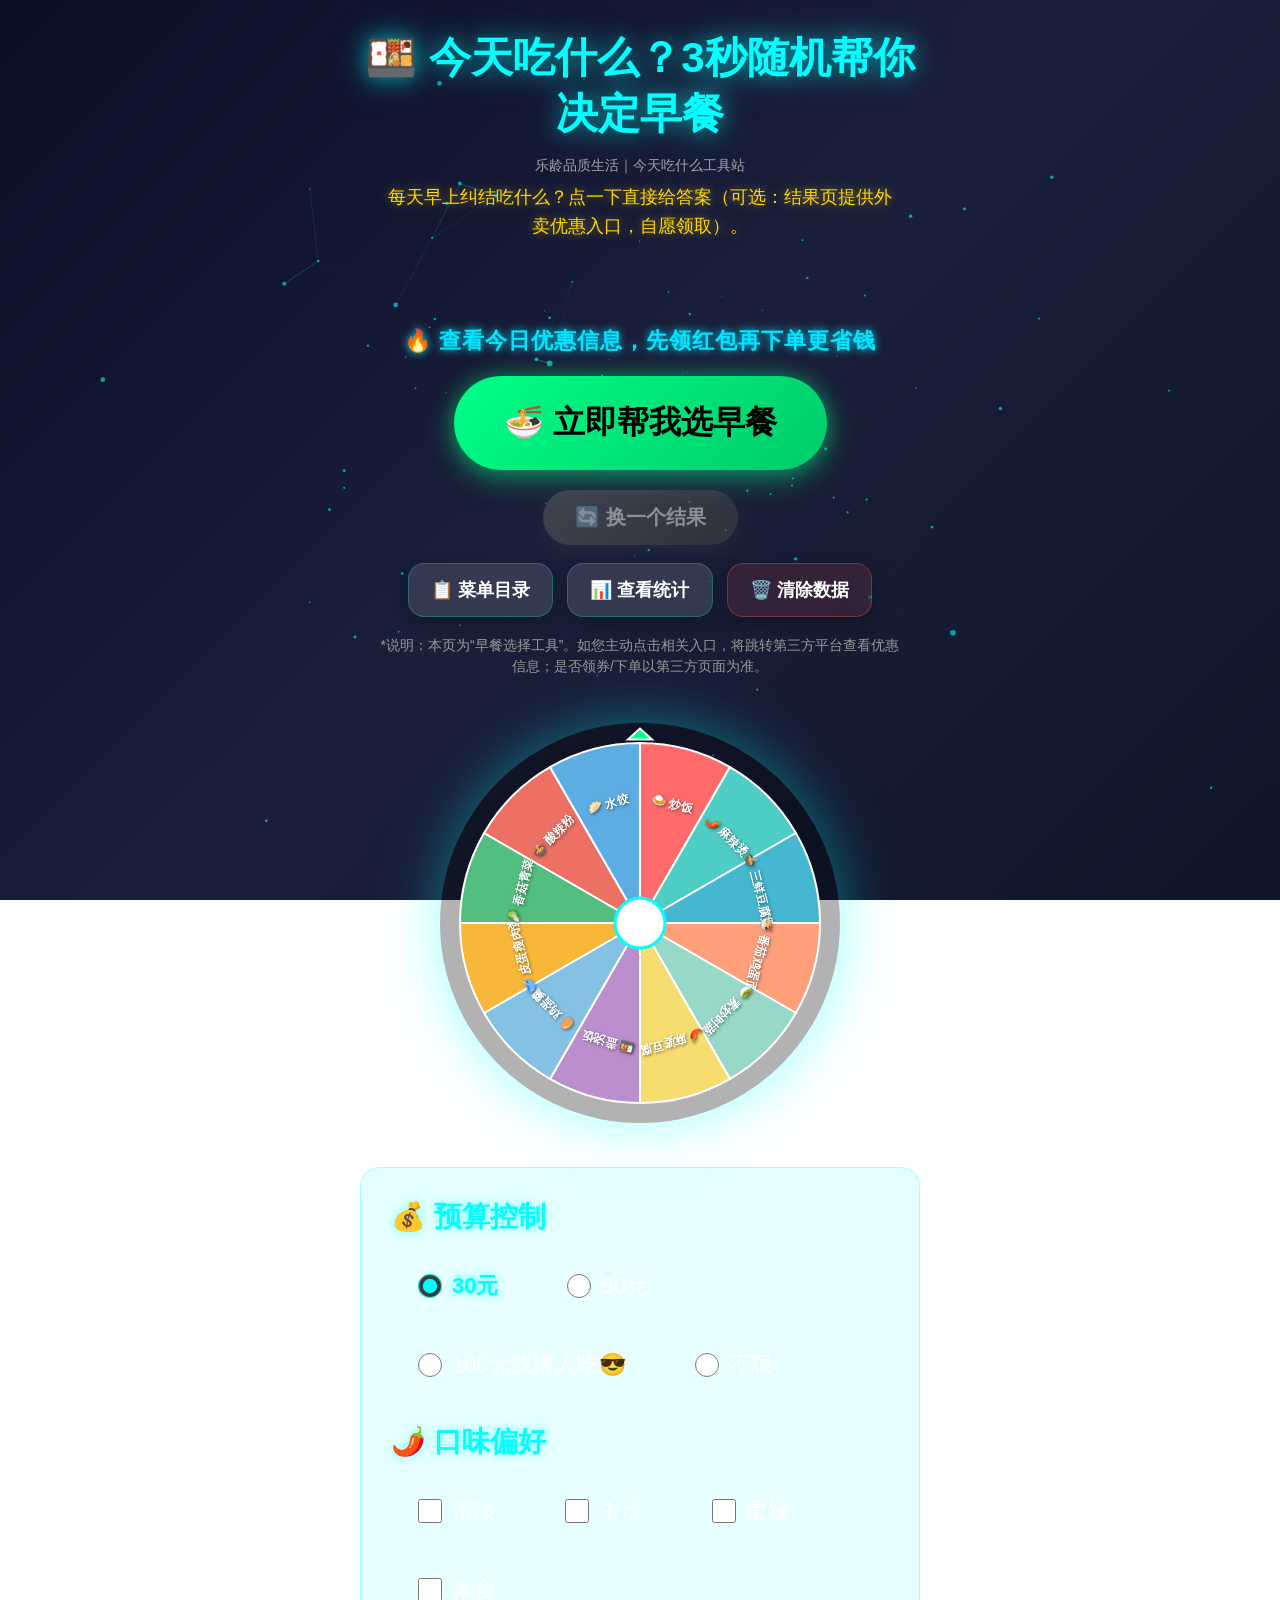
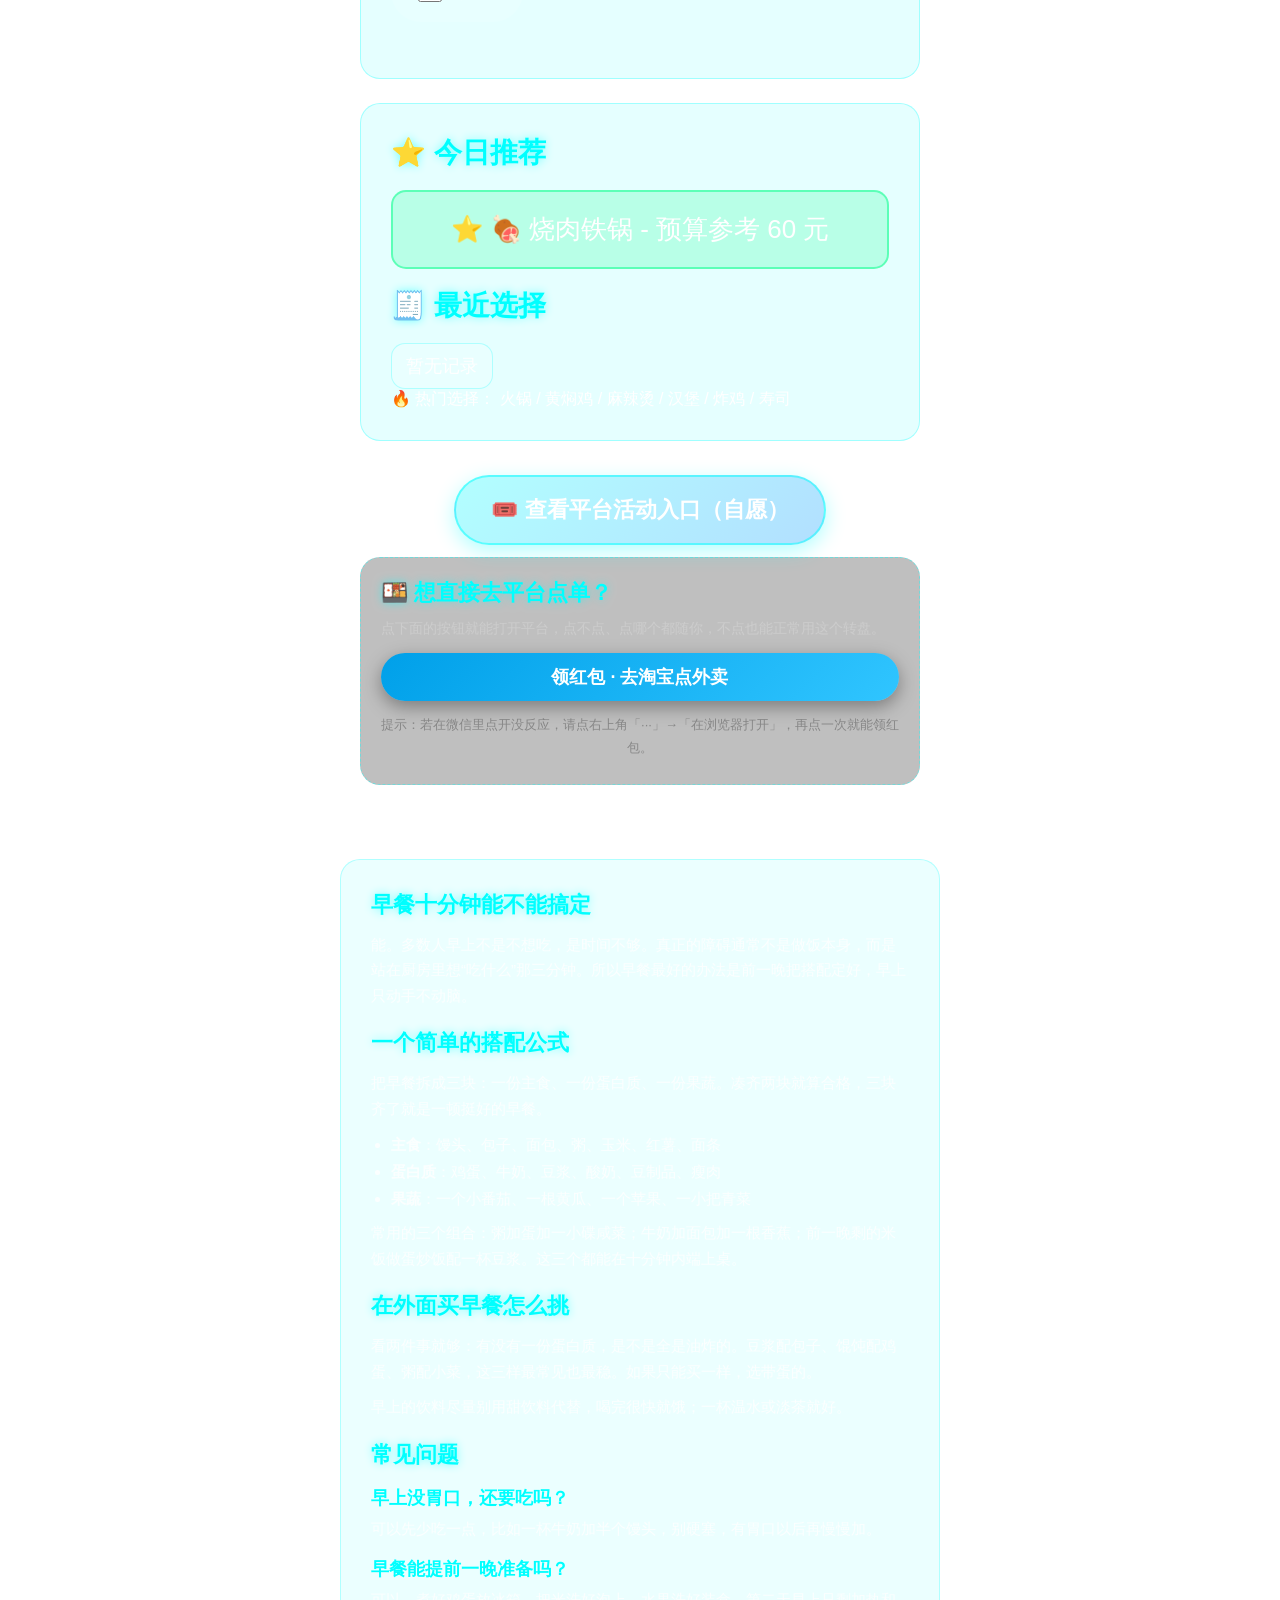
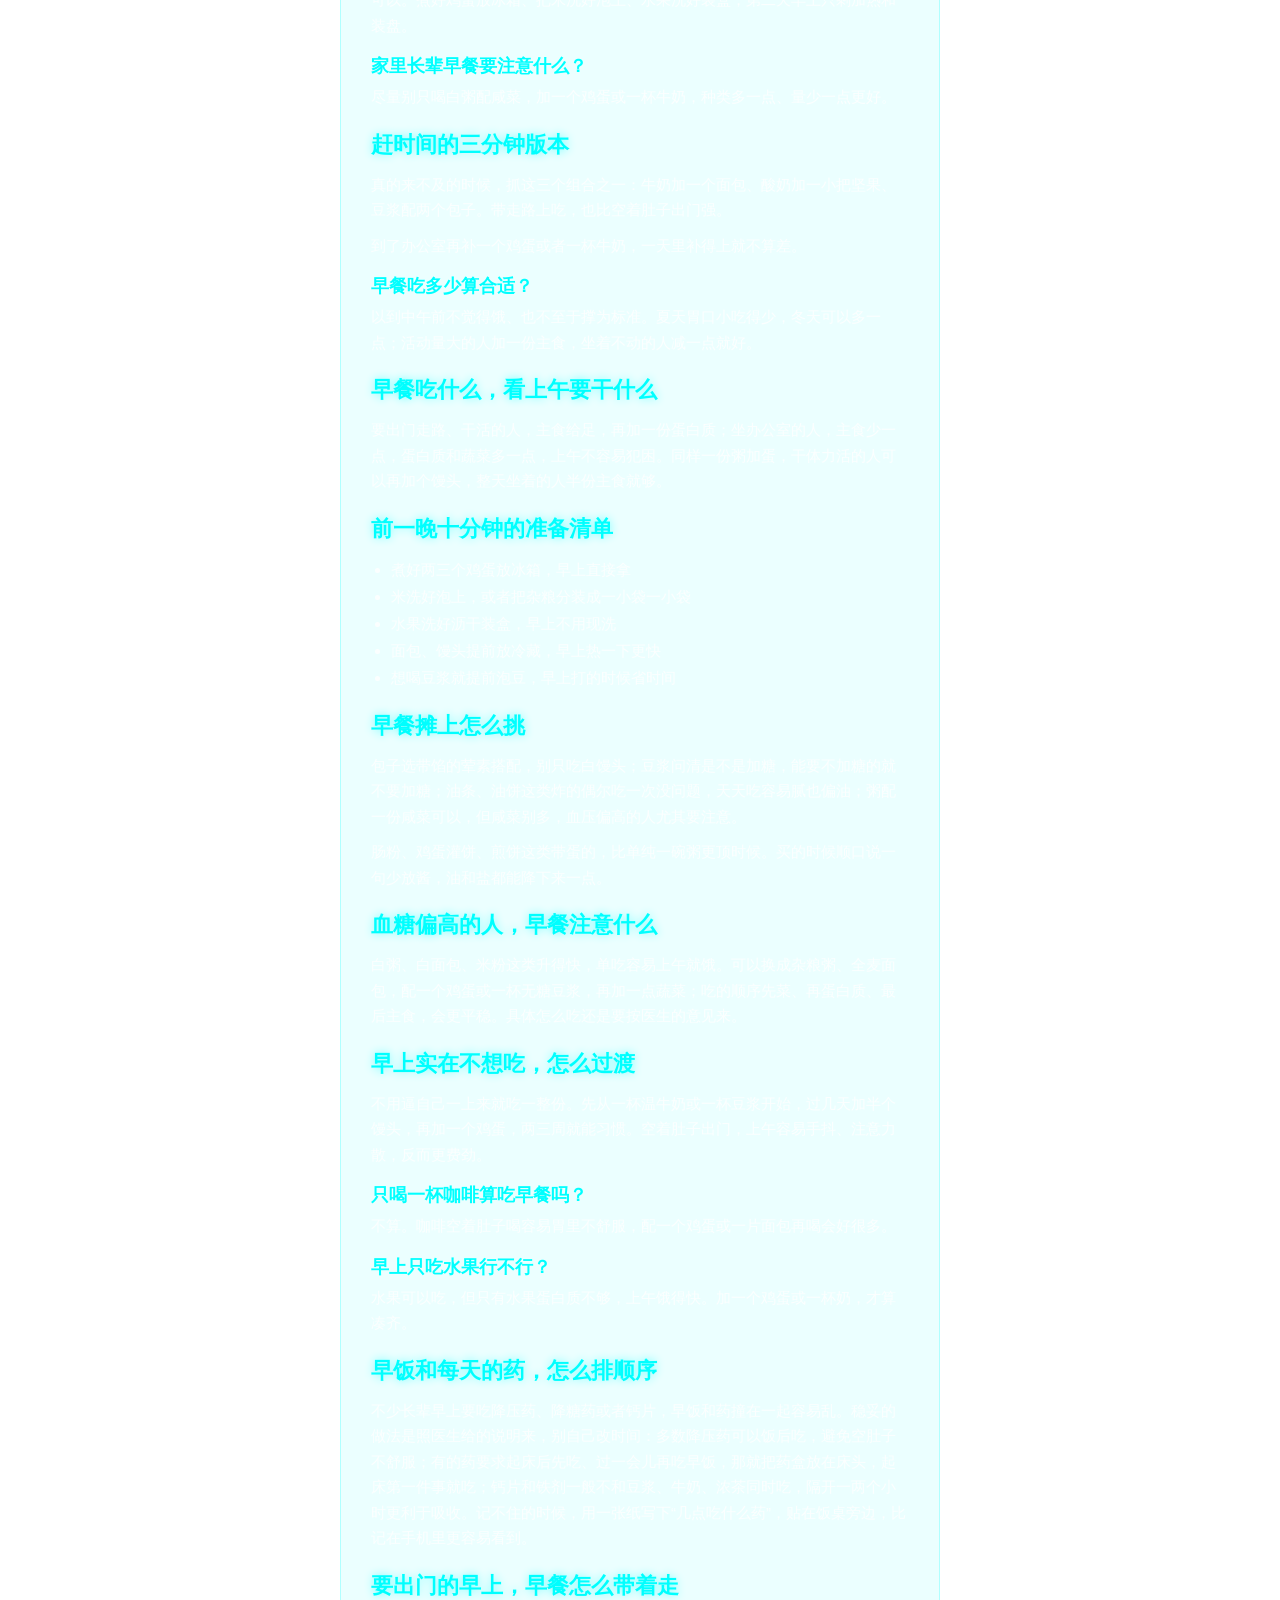
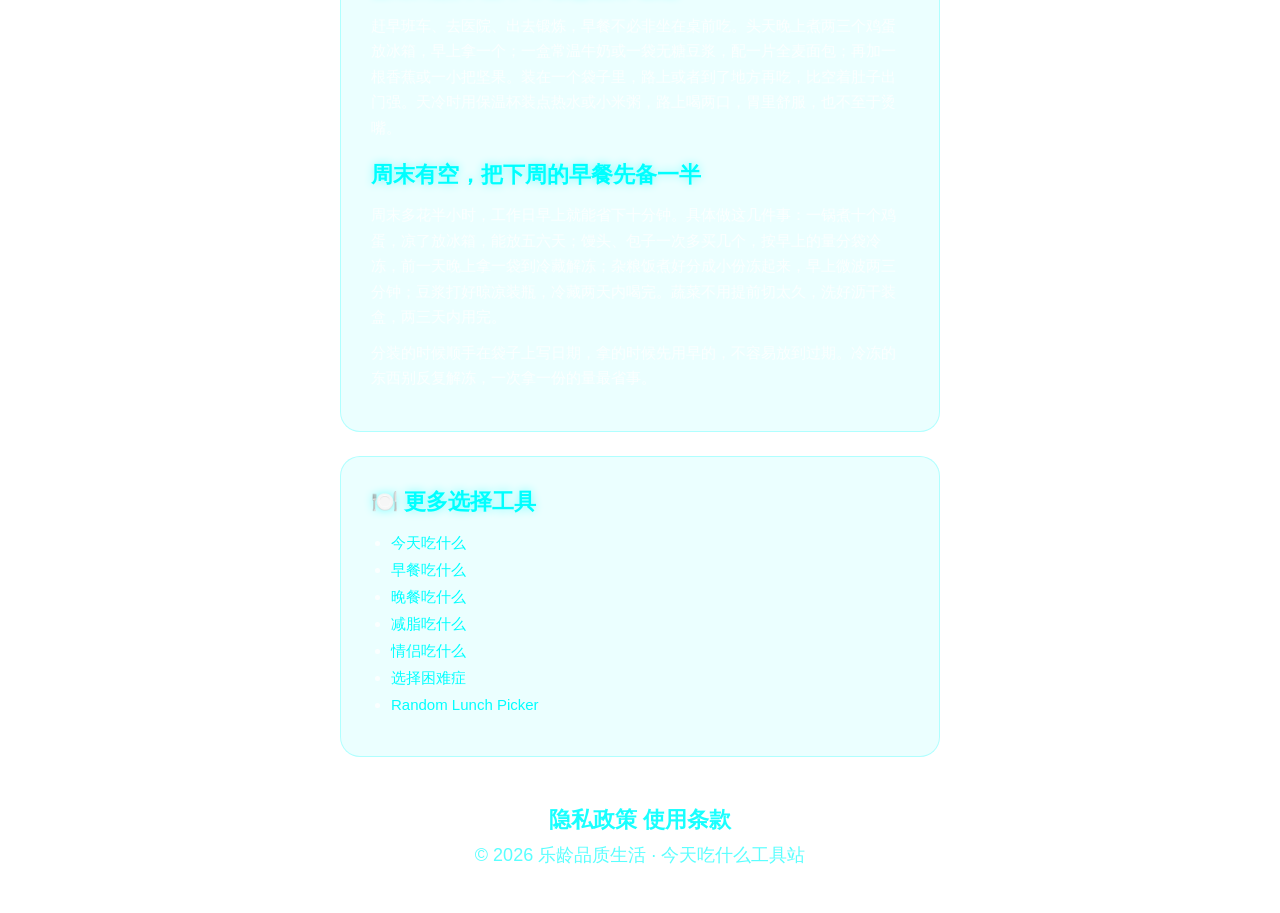
==== commit b07988c6: "2026-11-22 巡检：6 页补独有内容小节 + 6 页子站 robots 纠正为 index,follow（原 noindex 会去收录）+ sitemap lastmod" ====
--- a/breakfast.html
+++ b/breakfast.html
@@ -40,7 +40,7 @@
   }
   </script>
   <link rel="stylesheet" href="style.css" />
-    <meta name="robots" content="noindex,nofollow">
+    <meta name="robots" content="index, follow" />
 </head>
 
 <body>
